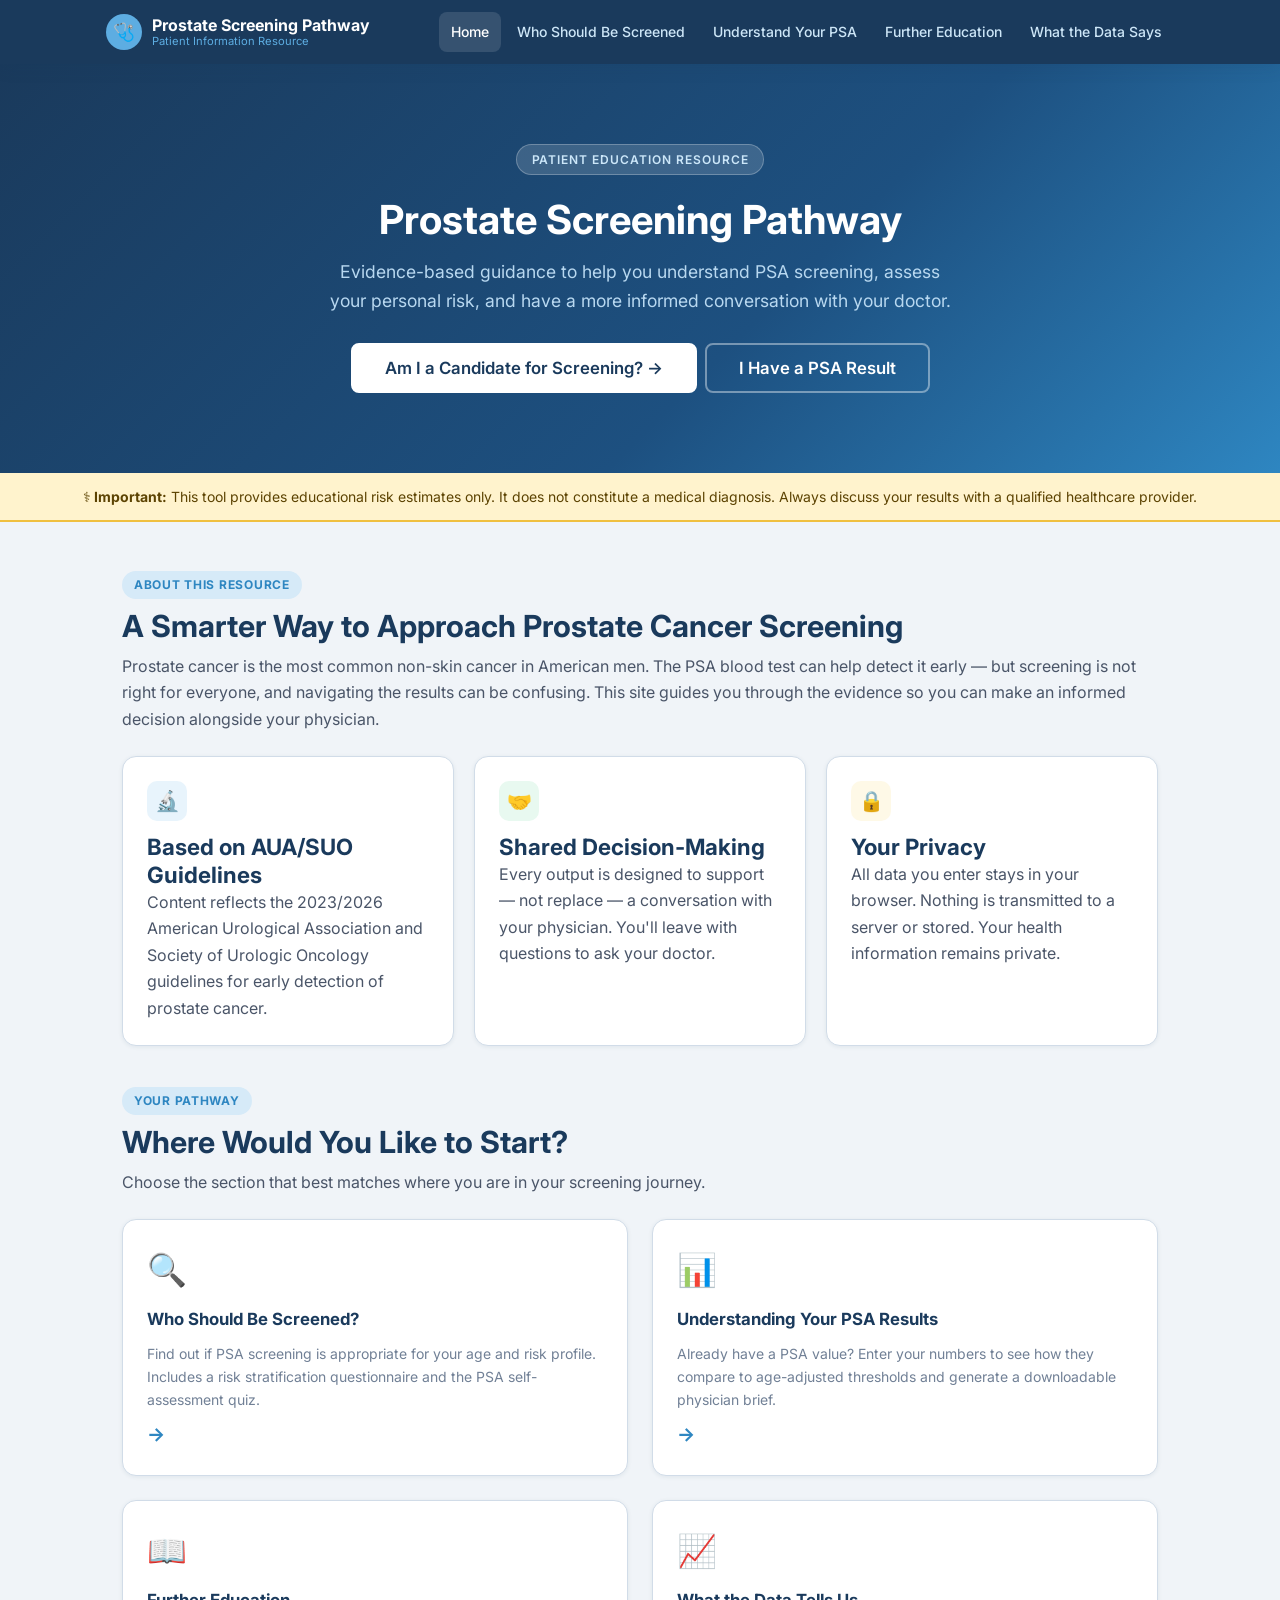
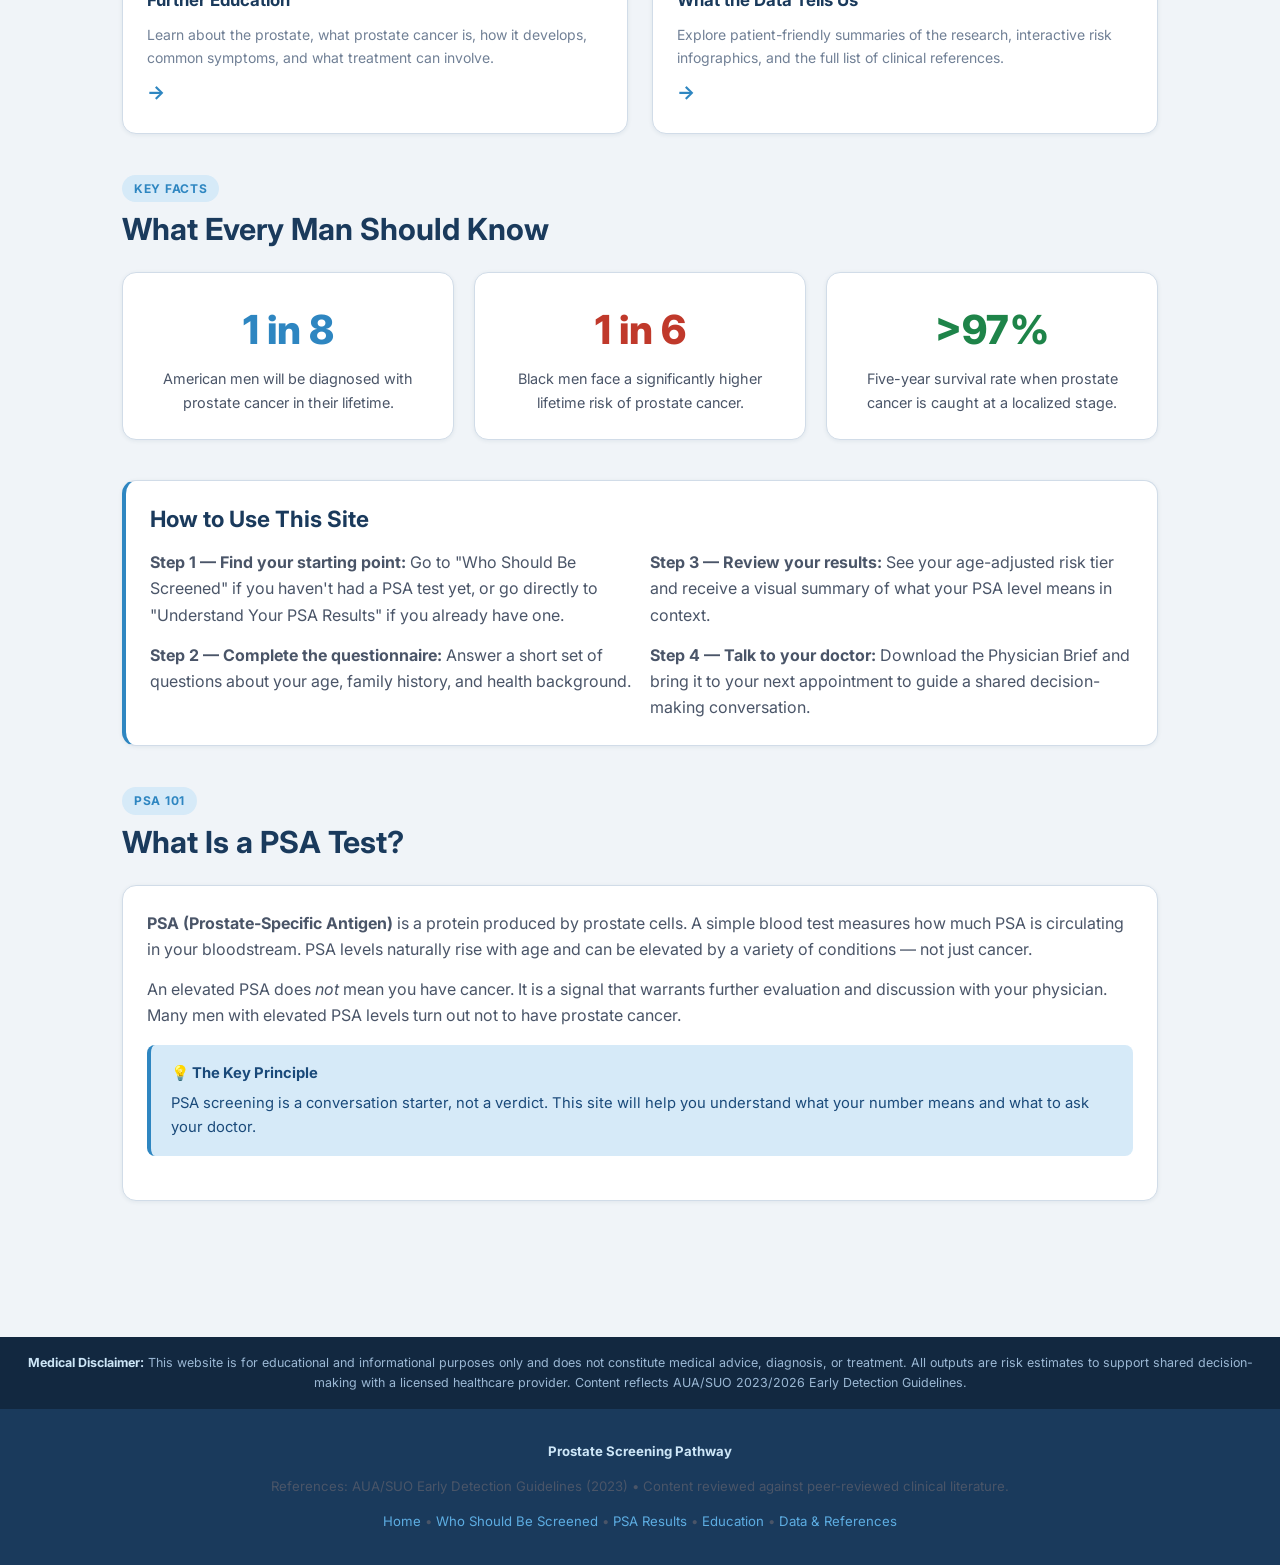
==== index.html @ a7527c35 "Add files via upload" ====
<!DOCTYPE html>
<html lang="en">
<head>
  <meta charset="UTF-8" />
  <meta name="viewport" content="width=device-width, initial-scale=1.0" />
  <title>Prostate Screening Pathway — Home</title>
  <meta name="description" content="A patient-facing resource for understanding prostate cancer PSA screening, risk stratification, and shared decision-making with your physician." />
  <link rel="preconnect" href="https://fonts.googleapis.com" />
  <link rel="stylesheet" href="https://fonts.googleapis.com/css2?family=Inter:wght@400;500;600;700;800&display=swap" />
  <link rel="stylesheet" href="css/styles.css" />
</head>
<body>

<!-- =================== NAVIGATION =================== -->
<nav class="site-nav" role="navigation" aria-label="Main navigation">
  <div class="nav-inner">
    <a href="index.html" class="nav-logo" aria-label="Prostate Screening Pathway Home">
      <div class="nav-logo-icon" aria-hidden="true">🩺</div>
      <div class="nav-logo-text">
        Prostate Screening Pathway
        <span class="nav-logo-sub">Patient Information Resource</span>
      </div>
    </a>
    <ul class="nav-links" role="list">
      <li><a href="index.html">Home</a></li>
      <li><a href="screening.html">Who Should Be Screened</a></li>
      <li><a href="results.html">Understand Your PSA</a></li>
      <li><a href="education.html">Further Education</a></li>
      <li><a href="data.html">What the Data Says</a></li>
    </ul>
    <button class="nav-hamburger" id="nav-hamburger" aria-label="Open menu" aria-expanded="false" aria-controls="mobile-menu">
      <span></span><span></span><span></span>
    </button>
  </div>
</nav>

<div class="mobile-menu" id="mobile-menu" role="dialog" aria-label="Navigation menu">
  <ul role="list">
    <li><a href="index.html">🏠 Home</a></li>
    <li><a href="screening.html">🔍 Who Should Be Screened</a></li>
    <li><a href="results.html">📊 Understand Your PSA</a></li>
    <li><a href="education.html">📖 Further Education</a></li>
    <li><a href="data.html">📈 What the Data Says</a></li>
  </ul>
</div>

<!-- =================== HERO =================== -->
<header class="hero" role="banner">
  <div class="hero-badge">Patient Education Resource</div>
  <h1>Prostate Screening Pathway</h1>
  <p>Evidence-based guidance to help you understand PSA screening, assess your personal risk, and have a more informed conversation with your doctor.</p>
  <div class="flex flex-wrap flex-center gap-1">
    <a href="screening.html" class="btn btn-white btn-lg">Am I a Candidate for Screening? →</a>
    <a href="results.html" class="btn btn-outline btn-lg" style="border-color:rgba(255,255,255,0.4);color:#fff;">I Have a PSA Result</a>
  </div>
</header>

<!-- =================== IMPORTANT NOTICE =================== -->
<div style="background:#fff3cd;border-bottom:2px solid #f0c040;padding:0.75rem 1rem;text-align:center;">
  <p style="margin:0;font-size:0.875rem;color:#5c4302;">
    <strong>⚕️ Important:</strong> This tool provides educational risk estimates only. It does not constitute a medical diagnosis. Always discuss your results with a qualified healthcare provider.
  </p>
</div>

<!-- =================== MAIN CONTENT =================== -->
<main class="page-wrap" id="main-content">

  <!-- What Is This Tool -->
  <section class="section">
    <div class="section-title">
      <span class="tag">About This Resource</span>
      <h2>A Smarter Way to Approach Prostate Cancer Screening</h2>
      <p>Prostate cancer is the most common non-skin cancer in American men. The PSA blood test can help detect it early — but screening is not right for everyone, and navigating the results can be confusing. This site guides you through the evidence so you can make an informed decision alongside your physician.</p>
    </div>

    <div class="grid-3">
      <div class="card">
        <div class="card-icon" style="background:#e8f4fc;">🔬</div>
        <h3 style="margin-top:0.75rem;">Based on AUA/SUO Guidelines</h3>
        <p>Content reflects the 2023/2026 American Urological Association and Society of Urologic Oncology guidelines for early detection of prostate cancer.</p>
      </div>
      <div class="card">
        <div class="card-icon" style="background:#e8f9f0;">🤝</div>
        <h3 style="margin-top:0.75rem;">Shared Decision-Making</h3>
        <p>Every output is designed to support — not replace — a conversation with your physician. You'll leave with questions to ask your doctor.</p>
      </div>
      <div class="card">
        <div class="card-icon" style="background:#fef9e7;">🔒</div>
        <h3 style="margin-top:0.75rem;">Your Privacy</h3>
        <p>All data you enter stays in your browser. Nothing is transmitted to a server or stored. Your health information remains private.</p>
      </div>
    </div>
  </section>

  <!-- Four Pages Overview -->
  <section class="section">
    <div class="section-title">
      <span class="tag">Your Pathway</span>
      <h2>Where Would You Like to Start?</h2>
      <p>Choose the section that best matches where you are in your screening journey.</p>
    </div>

    <div class="grid-2">
      <a href="screening.html" class="nav-card">
        <div class="nav-card-icon">🔍</div>
        <h3>Who Should Be Screened?</h3>
        <p>Find out if PSA screening is appropriate for your age and risk profile. Includes a risk stratification questionnaire and the PSA self-assessment quiz.</p>
        <div class="nav-card-arrow">→</div>
      </a>

      <a href="results.html" class="nav-card">
        <div class="nav-card-icon">📊</div>
        <h3>Understanding Your PSA Results</h3>
        <p>Already have a PSA value? Enter your numbers to see how they compare to age-adjusted thresholds and generate a downloadable physician brief.</p>
        <div class="nav-card-arrow">→</div>
      </a>

      <a href="education.html" class="nav-card">
        <div class="nav-card-icon">📖</div>
        <h3>Further Education</h3>
        <p>Learn about the prostate, what prostate cancer is, how it develops, common symptoms, and what treatment can involve.</p>
        <div class="nav-card-arrow">→</div>
      </a>

      <a href="data.html" class="nav-card">
        <div class="nav-card-icon">📈</div>
        <h3>What the Data Tells Us</h3>
        <p>Explore patient-friendly summaries of the research, interactive risk infographics, and the full list of clinical references.</p>
        <div class="nav-card-arrow">→</div>
      </a>
    </div>
  </section>

  <!-- Key Facts -->
  <section class="section">
    <div class="section-title">
      <span class="tag">Key Facts</span>
      <h2>What Every Man Should Know</h2>
    </div>

    <div class="grid-3">
      <div class="card text-center">
        <div style="font-size:2.5rem;font-weight:800;color:var(--secondary);margin-bottom:0.25rem;">1 in 8</div>
        <p style="font-size:0.9rem;">American men will be diagnosed with prostate cancer in their lifetime.</p>
      </div>
      <div class="card text-center">
        <div style="font-size:2.5rem;font-weight:800;color:var(--red);margin-bottom:0.25rem;">1 in 6</div>
        <p style="font-size:0.9rem;">Black men face a significantly higher lifetime risk of prostate cancer.</p>
      </div>
      <div class="card text-center">
        <div style="font-size:2.5rem;font-weight:800;color:var(--green);margin-bottom:0.25rem;">>97%</div>
        <p style="font-size:0.9rem;">Five-year survival rate when prostate cancer is caught at a localized stage.</p>
      </div>
    </div>
  </section>

  <!-- How to Use This Site -->
  <section class="section">
    <div class="card" style="border-left:4px solid var(--secondary);">
      <h3 style="margin-bottom:1rem;">How to Use This Site</h3>
      <div class="grid-2" style="gap:1rem;">
        <div>
          <p><strong>Step 1 — Find your starting point:</strong> Go to "Who Should Be Screened" if you haven't had a PSA test yet, or go directly to "Understand Your PSA Results" if you already have one.</p>
          <p><strong>Step 2 — Complete the questionnaire:</strong> Answer a short set of questions about your age, family history, and health background.</p>
        </div>
        <div>
          <p><strong>Step 3 — Review your results:</strong> See your age-adjusted risk tier and receive a visual summary of what your PSA level means in context.</p>
          <p><strong>Step 4 — Talk to your doctor:</strong> Download the Physician Brief and bring it to your next appointment to guide a shared decision-making conversation.</p>
        </div>
      </div>
    </div>
  </section>

  <!-- PSA Explained Simply -->
  <section class="section">
    <div class="section-title">
      <span class="tag">PSA 101</span>
      <h2>What Is a PSA Test?</h2>
    </div>
    <div class="card">
      <p><strong>PSA (Prostate-Specific Antigen)</strong> is a protein produced by prostate cells. A simple blood test measures how much PSA is circulating in your bloodstream. PSA levels naturally rise with age and can be elevated by a variety of conditions — not just cancer.</p>
      <p>An elevated PSA does <em>not</em> mean you have cancer. It is a signal that warrants further evaluation and discussion with your physician. Many men with elevated PSA levels turn out not to have prostate cancer.</p>
      <div class="alert alert-info mt-2">
        <div class="alert-title">💡 The Key Principle</div>
        <p>PSA screening is a conversation starter, not a verdict. This site will help you understand what your number means and what to ask your doctor.</p>
      </div>
    </div>
  </section>

</main>

<!-- =================== DISCLAIMER =================== -->
<div class="disclaimer-bar">
  <strong>Medical Disclaimer:</strong> This website is for educational and informational purposes only and does not constitute medical advice, diagnosis, or treatment. All outputs are risk estimates to support shared decision-making with a licensed healthcare provider. Content reflects AUA/SUO 2023/2026 Early Detection Guidelines.
</div>

<!-- =================== FOOTER =================== -->
<footer class="site-footer">
  <p><strong style="color:#cde6f7;">Prostate Screening Pathway</strong></p>
  <p style="margin-top:0.5rem;">References: AUA/SUO Early Detection Guidelines (2023) &bull; Content reviewed against peer-reviewed clinical literature.</p>
  <p style="margin-top:0.5rem;">
    <a href="index.html">Home</a> &bull;
    <a href="screening.html">Who Should Be Screened</a> &bull;
    <a href="results.html">PSA Results</a> &bull;
    <a href="education.html">Education</a> &bull;
    <a href="data.html">Data &amp; References</a>
  </p>
</footer>

<script src="js/nav.js"></script>
</body>
</html>
---- css/styles.css ----
/* =====================================================
   Prostate Screening Pathway — Shared Stylesheet
   Mobile-first, clinical/medical aesthetic
   ===================================================== */

/* --- Variables --- */
:root {
  --primary:       #1a3a5c;
  --primary-dark:  #122840;
  --secondary:     #2e86c1;
  --accent:        #5dade2;
  --accent-light:  #d6eaf8;
  --green:         #1e8449;
  --green-light:   #d5f5e3;
  --yellow:        #b7950b;
  --yellow-light:  #fef9e7;
  --red:           #c0392b;
  --red-light:     #fdedec;
  --bg:            #f0f4f8;
  --card:          #ffffff;
  --text:          #1c2833;
  --text-mid:      #4a5568;
  --text-light:    #718096;
  --border:        #d1dce8;
  --radius-sm:     8px;
  --radius:        14px;
  --radius-lg:     20px;
  --shadow-sm:     0 1px 4px rgba(26,58,92,0.08);
  --shadow:        0 4px 16px rgba(26,58,92,0.12);
  --shadow-lg:     0 8px 32px rgba(26,58,92,0.16);
  --nav-height:    64px;
  --max-width:     1100px;
  --transition:    0.2s ease;
}

/* --- Reset & Base --- */
*, *::before, *::after { box-sizing: border-box; margin: 0; padding: 0; }

html { scroll-behavior: smooth; font-size: 16px; }

body {
  font-family: 'Inter', 'Segoe UI', system-ui, -apple-system, sans-serif;
  background: var(--bg);
  color: var(--text);
  line-height: 1.65;
  min-height: 100vh;
}

img { max-width: 100%; height: auto; display: block; }
a { color: var(--secondary); text-decoration: none; }
a:hover { text-decoration: underline; }

/* --- Typography --- */
h1, h2, h3, h4, h5 {
  font-weight: 700;
  line-height: 1.25;
  color: var(--primary);
}
h1 { font-size: clamp(1.75rem, 5vw, 2.5rem); }
h2 { font-size: clamp(1.35rem, 3.5vw, 1.9rem); }
h3 { font-size: clamp(1.1rem, 2.5vw, 1.4rem); }
h4 { font-size: 1.05rem; }
p { margin-bottom: 0.85rem; color: var(--text-mid); }
p:last-child { margin-bottom: 0; }

/* --- Navigation --- */
.site-nav {
  position: sticky;
  top: 0;
  z-index: 100;
  background: var(--primary);
  box-shadow: var(--shadow);
  height: var(--nav-height);
  display: flex;
  align-items: center;
}

.nav-inner {
  max-width: var(--max-width);
  margin: 0 auto;
  padding: 0 1rem;
  display: flex;
  align-items: center;
  justify-content: space-between;
  width: 100%;
  gap: 1rem;
}

.nav-logo {
  display: flex;
  align-items: center;
  gap: 0.6rem;
  text-decoration: none;
  flex-shrink: 0;
}

.nav-logo-icon {
  width: 36px;
  height: 36px;
  background: var(--accent);
  border-radius: 50%;
  display: flex;
  align-items: center;
  justify-content: center;
  font-size: 1.1rem;
}

.nav-logo-text {
  font-size: 1rem;
  font-weight: 700;
  color: #ffffff;
  line-height: 1.2;
}

.nav-logo-sub {
  font-size: 0.7rem;
  color: var(--accent);
  font-weight: 400;
  display: block;
}

.nav-links {
  display: none;
  list-style: none;
  gap: 0.25rem;
}

.nav-links a {
  color: #cde6f7;
  text-decoration: none;
  font-size: 0.875rem;
  font-weight: 500;
  padding: 0.5rem 0.75rem;
  border-radius: var(--radius-sm);
  transition: background var(--transition), color var(--transition);
  white-space: nowrap;
  display: block;
}

.nav-links a:hover,
.nav-links a.active {
  background: rgba(255,255,255,0.12);
  color: #ffffff;
  text-decoration: none;
}

.nav-hamburger {
  background: none;
  border: 2px solid rgba(255,255,255,0.3);
  border-radius: var(--radius-sm);
  color: #fff;
  width: 40px;
  height: 40px;
  display: flex;
  flex-direction: column;
  align-items: center;
  justify-content: center;
  gap: 5px;
  cursor: pointer;
  padding: 0;
}

.nav-hamburger span {
  display: block;
  width: 20px;
  height: 2px;
  background: #fff;
  border-radius: 2px;
  transition: var(--transition);
}

/* Mobile menu open state */
.nav-hamburger.open span:nth-child(1) { transform: rotate(45deg) translate(5px, 5px); }
.nav-hamburger.open span:nth-child(2) { opacity: 0; }
.nav-hamburger.open span:nth-child(3) { transform: rotate(-45deg) translate(5px, -5px); }

.mobile-menu {
  display: none;
  position: fixed;
  top: var(--nav-height);
  left: 0; right: 0;
  background: var(--primary-dark);
  z-index: 99;
  padding: 1rem;
  box-shadow: var(--shadow-lg);
}

.mobile-menu.open { display: block; }

.mobile-menu ul {
  list-style: none;
  display: flex;
  flex-direction: column;
  gap: 0.25rem;
}

.mobile-menu a {
  display: block;
  color: #cde6f7;
  text-decoration: none;
  font-size: 0.95rem;
  font-weight: 500;
  padding: 0.75rem 1rem;
  border-radius: var(--radius-sm);
  transition: background var(--transition);
}

.mobile-menu a:hover,
.mobile-menu a.active {
  background: rgba(255,255,255,0.12);
  color: #fff;
}

@media (min-width: 768px) {
  .nav-links { display: flex; }
  .nav-hamburger { display: none; }
}

/* --- Layout Helpers --- */
.page-wrap {
  max-width: var(--max-width);
  margin: 0 auto;
  padding: 2rem 1rem 4rem;
}

.section { margin-bottom: 2.5rem; }

.grid-2 {
  display: grid;
  grid-template-columns: 1fr;
  gap: 1.5rem;
}

@media (min-width: 640px) {
  .grid-2 { grid-template-columns: 1fr 1fr; }
}

.grid-3 {
  display: grid;
  grid-template-columns: 1fr;
  gap: 1.25rem;
}

@media (min-width: 640px) {
  .grid-3 { grid-template-columns: 1fr 1fr; }
}

@media (min-width: 900px) {
  .grid-3 { grid-template-columns: 1fr 1fr 1fr; }
}

/* --- Cards --- */
.card {
  background: var(--card);
  border-radius: var(--radius);
  box-shadow: var(--shadow-sm);
  padding: 1.5rem;
  border: 1px solid var(--border);
}

.card-header {
  display: flex;
  align-items: center;
  gap: 0.75rem;
  margin-bottom: 1rem;
  padding-bottom: 0.75rem;
  border-bottom: 1px solid var(--border);
}

.card-icon {
  width: 40px;
  height: 40px;
  border-radius: 10px;
  background: var(--accent-light);
  display: flex;
  align-items: center;
  justify-content: center;
  font-size: 1.25rem;
  flex-shrink: 0;
}

/* --- Hero Banner --- */
.hero {
  background: linear-gradient(135deg, var(--primary) 0%, #1d5080 60%, var(--secondary) 100%);
  color: #fff;
  padding: 3.5rem 1rem;
  text-align: center;
}

.hero h1 { color: #fff; margin-bottom: 0.75rem; }

.hero p {
  color: #b8d8f0;
  font-size: 1.1rem;
  max-width: 640px;
  margin: 0 auto 1.75rem;
}

.hero-badge {
  display: inline-block;
  background: rgba(255,255,255,0.15);
  border: 1px solid rgba(255,255,255,0.25);
  color: #cce7f9;
  font-size: 0.75rem;
  font-weight: 600;
  letter-spacing: 0.08em;
  padding: 0.3rem 0.9rem;
  border-radius: 100px;
  margin-bottom: 1.25rem;
  text-transform: uppercase;
}

/* --- Buttons --- */
.btn {
  display: inline-flex;
  align-items: center;
  gap: 0.5rem;
  font-size: 0.95rem;
  font-weight: 600;
  padding: 0.7rem 1.5rem;
  border-radius: var(--radius-sm);
  border: 2px solid transparent;
  cursor: pointer;
  text-decoration: none;
  transition: background var(--transition), transform var(--transition), box-shadow var(--transition);
  line-height: 1;
}

.btn:hover { text-decoration: none; transform: translateY(-1px); box-shadow: var(--shadow); }
.btn:active { transform: translateY(0); }

.btn-primary {
  background: var(--secondary);
  color: #fff;
  border-color: var(--secondary);
}

.btn-primary:hover { background: #1a6fa3; border-color: #1a6fa3; color: #fff; }

.btn-outline {
  background: transparent;
  color: var(--primary);
  border-color: var(--primary);
}

.btn-outline:hover { background: var(--primary); color: #fff; }

.btn-white {
  background: #fff;
  color: var(--primary);
  border-color: #fff;
}

.btn-white:hover { background: #e8f4fc; color: var(--primary-dark); }

.btn-green {
  background: var(--green);
  color: #fff;
  border-color: var(--green);
}

.btn-green:hover { background: #166038; border-color: #166038; color: #fff; }

.btn-lg { padding: 0.9rem 2rem; font-size: 1.05rem; }

/* --- Section Titles --- */
.section-title {
  margin-bottom: 1.5rem;
}

.section-title h2 { margin-bottom: 0.5rem; }
.section-title p { font-size: 1rem; }

.section-title .tag {
  display: inline-block;
  background: var(--accent-light);
  color: var(--secondary);
  font-size: 0.75rem;
  font-weight: 700;
  letter-spacing: 0.06em;
  text-transform: uppercase;
  padding: 0.25rem 0.75rem;
  border-radius: 100px;
  margin-bottom: 0.5rem;
}

/* --- Alert/Info Boxes --- */
.alert {
  border-radius: var(--radius-sm);
  padding: 1rem 1.25rem;
  border-left: 4px solid;
  margin-bottom: 1.25rem;
  font-size: 0.925rem;
}

.alert p { margin: 0; color: inherit; }
.alert p + p { margin-top: 0.4rem; }

.alert-info {
  background: var(--accent-light);
  border-color: var(--secondary);
  color: #1a4a7a;
}

.alert-warning {
  background: var(--yellow-light);
  border-color: var(--yellow);
  color: #7d6608;
}

.alert-danger {
  background: var(--red-light);
  border-color: var(--red);
  color: #922b21;
}

.alert-success {
  background: var(--green-light);
  border-color: var(--green);
  color: #1a5c38;
}

.alert-title {
  font-weight: 700;
  display: flex;
  align-items: center;
  gap: 0.4rem;
  margin-bottom: 0.35rem;
}

/* --- Tables --- */
.table-wrap { overflow-x: auto; border-radius: var(--radius-sm); }

table {
  width: 100%;
  border-collapse: collapse;
  font-size: 0.9rem;
  background: var(--card);
}

th {
  background: var(--primary);
  color: #fff;
  font-weight: 600;
  padding: 0.75rem 1rem;
  text-align: left;
  font-size: 0.825rem;
  letter-spacing: 0.03em;
}

td {
  padding: 0.7rem 1rem;
  border-bottom: 1px solid var(--border);
  color: var(--text-mid);
  vertical-align: top;
}

tr:last-child td { border-bottom: none; }
tr:nth-child(even) td { background: #f7fafd; }

/* --- Forms --- */
.form-group { margin-bottom: 1.25rem; }

.form-label {
  display: block;
  font-weight: 600;
  font-size: 0.9rem;
  color: var(--text);
  margin-bottom: 0.4rem;
}

.form-hint {
  font-size: 0.8rem;
  color: var(--text-light);
  margin-top: 0.3rem;
  display: block;
}

.form-input,
.form-select {
  width: 100%;
  padding: 0.65rem 0.9rem;
  border: 1.5px solid var(--border);
  border-radius: var(--radius-sm);
  font-size: 0.95rem;
  color: var(--text);
  background: #fff;
  transition: border-color var(--transition), box-shadow var(--transition);
  appearance: none;
  -webkit-appearance: none;
}

.form-input:focus,
.form-select:focus {
  outline: none;
  border-color: var(--secondary);
  box-shadow: 0 0 0 3px rgba(46,134,193,0.15);
}

.form-select {
  background-image: url("data:image/svg+xml,%3Csvg xmlns='http://www.w3.org/2000/svg' width='12' height='8' viewBox='0 0 12 8'%3E%3Cpath d='M1 1l5 5 5-5' stroke='%234a5568' stroke-width='1.5' fill='none' stroke-linecap='round'/%3E%3C/svg%3E");
  background-repeat: no-repeat;
  background-position: right 0.9rem center;
  padding-right: 2.5rem;
}

.checkbox-group {
  display: flex;
  flex-direction: column;
  gap: 0.6rem;
}

.checkbox-item {
  display: flex;
  align-items: flex-start;
  gap: 0.6rem;
  cursor: pointer;
}

.checkbox-item input[type="checkbox"],
.checkbox-item input[type="radio"] {
  margin-top: 0.2rem;
  width: 18px;
  height: 18px;
  flex-shrink: 0;
  accent-color: var(--secondary);
  cursor: pointer;
}

.checkbox-item span { font-size: 0.9rem; color: var(--text-mid); line-height: 1.5; }

/* --- Step Indicator --- */
.steps {
  display: flex;
  align-items: center;
  gap: 0;
  margin-bottom: 2rem;
  overflow-x: auto;
  padding-bottom: 0.5rem;
}

.step {
  display: flex;
  align-items: center;
  gap: 0;
  flex-shrink: 0;
}

.step-circle {
  width: 32px;
  height: 32px;
  border-radius: 50%;
  background: var(--border);
  color: var(--text-light);
  font-size: 0.8rem;
  font-weight: 700;
  display: flex;
  align-items: center;
  justify-content: center;
  flex-shrink: 0;
}

.step.active .step-circle {
  background: var(--secondary);
  color: #fff;
}

.step.done .step-circle {
  background: var(--green);
  color: #fff;
}

.step-label {
  font-size: 0.75rem;
  font-weight: 600;
  color: var(--text-light);
  margin-left: 0.4rem;
  white-space: nowrap;
}

.step.active .step-label { color: var(--secondary); }
.step.done .step-label { color: var(--green); }

.step-line {
  height: 2px;
  width: 2.5rem;
  background: var(--border);
  flex-shrink: 0;
}

.step.done + .step .step-line { background: var(--green); }

/* --- Risk Gauge --- */
.gauge-wrap {
  display: flex;
  flex-direction: column;
  align-items: center;
  padding: 1.5rem;
}

.gauge-svg {
  width: 100%;
  max-width: 280px;
}

.gauge-label {
  text-align: center;
  margin-top: 0.5rem;
}

.gauge-level {
  font-size: 1.5rem;
  font-weight: 800;
  text-transform: uppercase;
  letter-spacing: 0.05em;
}

.gauge-level.green { color: var(--green); }
.gauge-level.yellow { color: var(--yellow); }
.gauge-level.red { color: var(--red); }

/* --- Risk Color Chips --- */
.risk-chip {
  display: inline-flex;
  align-items: center;
  gap: 0.4rem;
  padding: 0.3rem 0.8rem;
  border-radius: 100px;
  font-size: 0.8rem;
  font-weight: 700;
  text-transform: uppercase;
  letter-spacing: 0.05em;
}

.risk-chip.green { background: var(--green-light); color: var(--green); }
.risk-chip.yellow { background: var(--yellow-light); color: var(--yellow); }
.risk-chip.red { background: var(--red-light); color: var(--red); }

/* --- Quiz Styles --- */
.quiz-card {
  background: var(--card);
  border: 2px solid var(--accent-light);
  border-radius: var(--radius);
  padding: 1.75rem;
  margin-top: 1.5rem;
}

.quiz-title {
  display: flex;
  align-items: center;
  gap: 0.6rem;
  color: var(--primary);
  font-size: 1.1rem;
  font-weight: 700;
  margin-bottom: 1.25rem;
  padding-bottom: 0.75rem;
  border-bottom: 2px solid var(--accent-light);
}

.quiz-q {
  display: flex;
  align-items: flex-start;
  gap: 0.75rem;
  margin-bottom: 1rem;
  padding: 0.9rem 1rem;
  border: 1.5px solid var(--border);
  border-radius: var(--radius-sm);
  background: #f8fbff;
  transition: border-color var(--transition);
}

.quiz-q:hover { border-color: var(--accent); }

.quiz-q-text { font-size: 0.9rem; color: var(--text-mid); line-height: 1.5; }

.quiz-result {
  margin-top: 1.5rem;
  padding: 1.25rem;
  border-radius: var(--radius-sm);
  display: none;
}

.quiz-result.show { display: block; }

/* --- Infographic / Pictograph --- */
.pictograph {
  display: flex;
  flex-wrap: wrap;
  gap: 3px;
  margin: 1rem 0;
}

.pictograph-person {
  font-size: 1.4rem;
  line-height: 1;
  transition: var(--transition);
}

/* --- Expandable Section --- */
.accordion-item {
  border: 1px solid var(--border);
  border-radius: var(--radius-sm);
  margin-bottom: 0.5rem;
  overflow: hidden;
}

.accordion-btn {
  width: 100%;
  background: #fff;
  border: none;
  padding: 1rem 1.25rem;
  text-align: left;
  font-size: 0.95rem;
  font-weight: 600;
  color: var(--primary);
  cursor: pointer;
  display: flex;
  align-items: center;
  justify-content: space-between;
  gap: 0.5rem;
  transition: background var(--transition);
}

.accordion-btn:hover { background: var(--accent-light); }

.accordion-btn .chevron {
  transition: transform var(--transition);
  flex-shrink: 0;
  color: var(--secondary);
}

.accordion-btn.open .chevron { transform: rotate(180deg); }

.accordion-body {
  display: none;
  padding: 1rem 1.25rem 1.25rem;
  border-top: 1px solid var(--border);
  background: #fafcff;
}

.accordion-body.open { display: block; }

/* --- Navigation Cards --- */
.nav-card {
  background: var(--card);
  border: 1.5px solid var(--border);
  border-radius: var(--radius);
  padding: 1.5rem;
  text-decoration: none;
  display: flex;
  flex-direction: column;
  gap: 0.5rem;
  transition: border-color var(--transition), box-shadow var(--transition), transform var(--transition);
  box-shadow: var(--shadow-sm);
}

.nav-card:hover {
  border-color: var(--secondary);
  box-shadow: var(--shadow);
  transform: translateY(-2px);
  text-decoration: none;
}

.nav-card-icon {
  font-size: 2rem;
  margin-bottom: 0.25rem;
}

.nav-card h3 { color: var(--primary); font-size: 1.05rem; margin-bottom: 0.25rem; }
.nav-card p { font-size: 0.875rem; color: var(--text-light); margin: 0; }

.nav-card-arrow {
  margin-top: auto;
  color: var(--secondary);
  font-size: 1.2rem;
  font-weight: 700;
}

/* --- Progress Bar --- */
.progress-wrap {
  background: var(--border);
  border-radius: 100px;
  height: 6px;
  overflow: hidden;
  margin-bottom: 0.5rem;
}

.progress-bar {
  height: 100%;
  border-radius: 100px;
  transition: width 0.6s ease;
}

.progress-bar.green { background: var(--green); }
.progress-bar.yellow { background: var(--yellow); }
.progress-bar.red { background: var(--red); }
.progress-bar.blue { background: var(--secondary); }

/* --- Disclaimer Footer --- */
.disclaimer-bar {
  background: var(--primary-dark);
  color: #9bb8d4;
  font-size: 0.78rem;
  text-align: center;
  padding: 1rem 1.5rem;
  line-height: 1.6;
}

.disclaimer-bar strong { color: #cde6f7; }

/* --- Page Footer --- */
.site-footer {
  background: var(--primary);
  color: #b0cde3;
  font-size: 0.825rem;
  padding: 2rem 1rem;
  text-align: center;
}

.site-footer a { color: var(--accent); }

/* --- Utility --- */
.text-center { text-align: center; }
.text-right { text-align: right; }
.mt-1 { margin-top: 0.5rem; }
.mt-2 { margin-top: 1rem; }
.mt-3 { margin-top: 1.5rem; }
.mt-4 { margin-top: 2rem; }
.mb-1 { margin-bottom: 0.5rem; }
.mb-2 { margin-bottom: 1rem; }
.mb-3 { margin-bottom: 1.5rem; }
.mb-4 { margin-bottom: 2rem; }
.sr-only { position: absolute; width: 1px; height: 1px; padding: 0; overflow: hidden; clip: rect(0,0,0,0); white-space: nowrap; border: 0; }
.hidden { display: none !important; }
.flex { display: flex; }
.flex-center { display: flex; align-items: center; justify-content: center; }
.gap-1 { gap: 0.5rem; }
.gap-2 { gap: 1rem; }
.flex-wrap { flex-wrap: wrap; }
.w-full { width: 100%; }

/* --- Print Styles --- */
@media print {
  .site-nav, .nav-hamburger, .mobile-menu, .site-footer, .disclaimer-bar, .btn { display: none !important; }
  body { font-size: 12pt; background: #fff; }
  .card { box-shadow: none; border: 1px solid #ccc; }
  .page-wrap { padding: 0; max-width: 100%; }
}

/* --- Chart Container --- */
.chart-container {
  position: relative;
  width: 100%;
  max-width: 600px;
  margin: 0 auto;
}

/* --- Responsive Helpers --- */
@media (min-width: 768px) {
  .page-wrap { padding: 2.5rem 2rem 5rem; }
  .hero { padding: 5rem 2rem; }
}

@media (min-width: 1024px) {
  .page-wrap { padding: 3rem 2rem 6rem; }
}
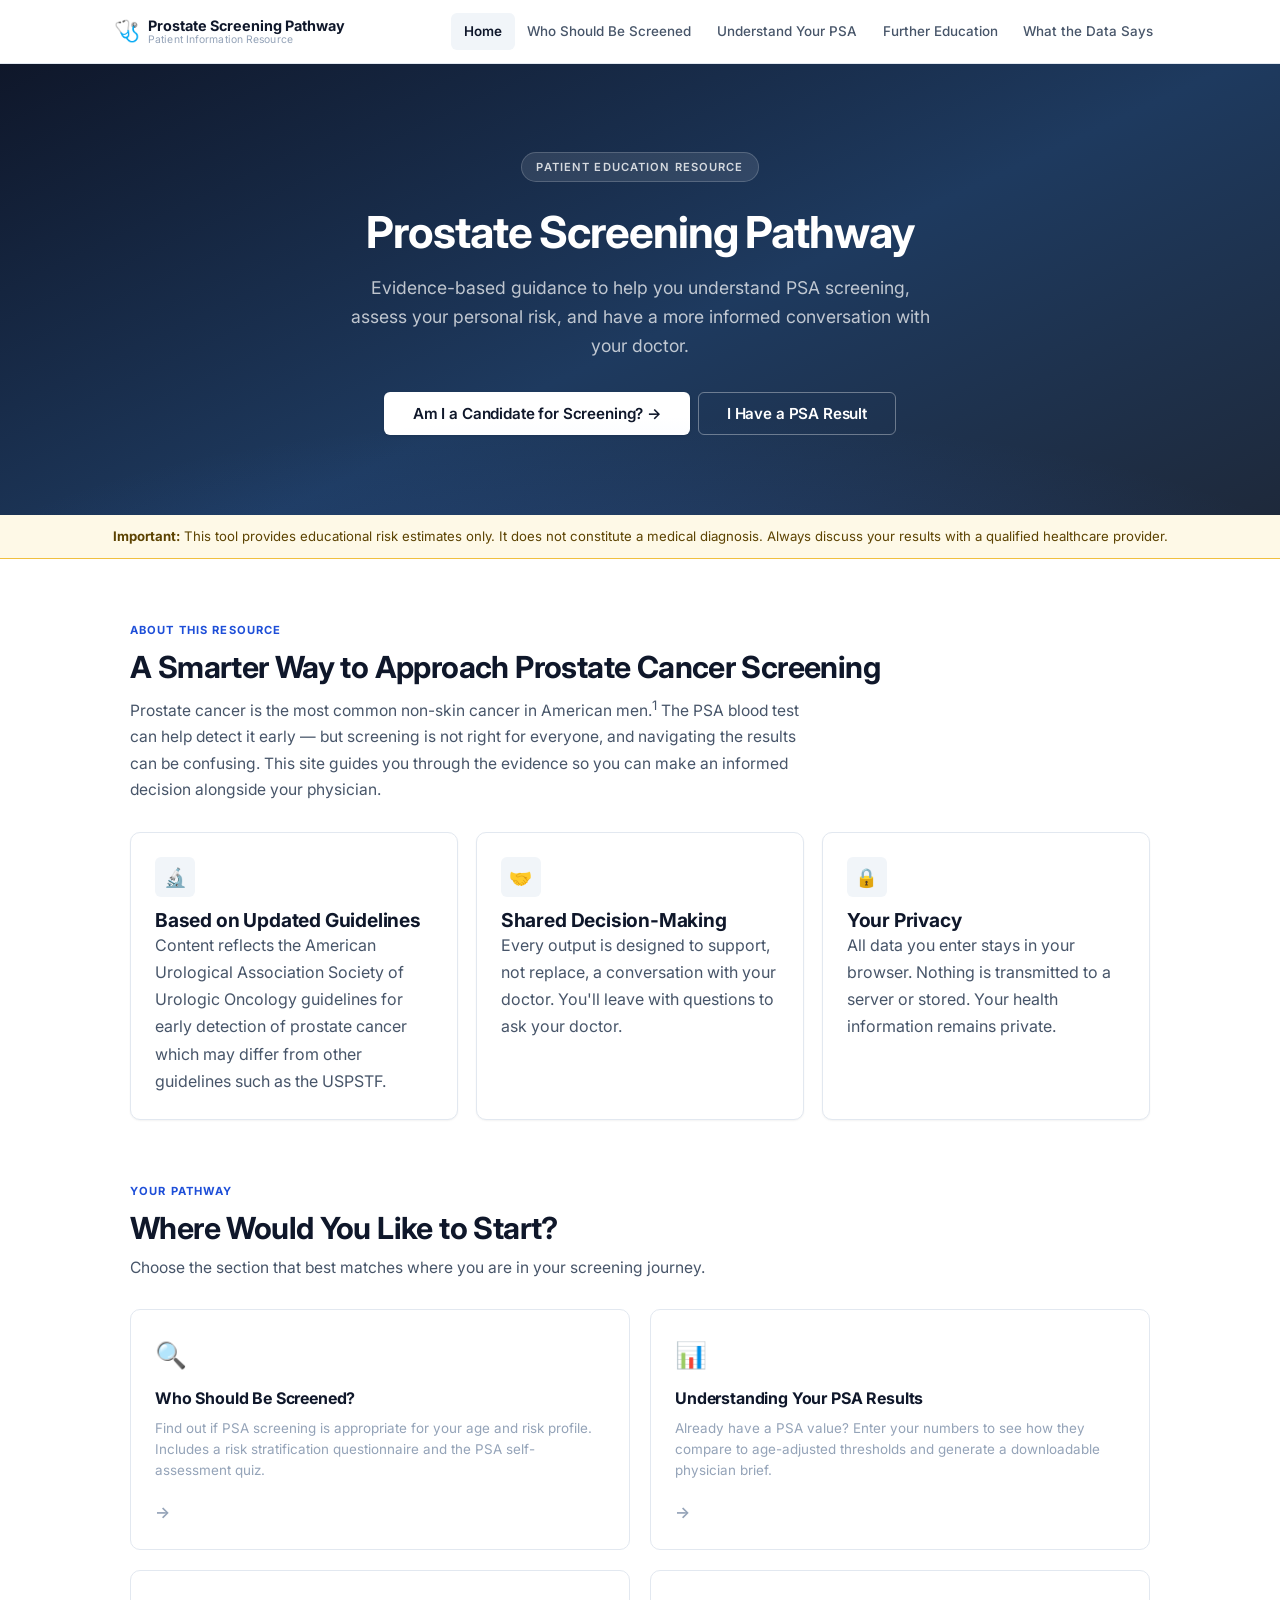
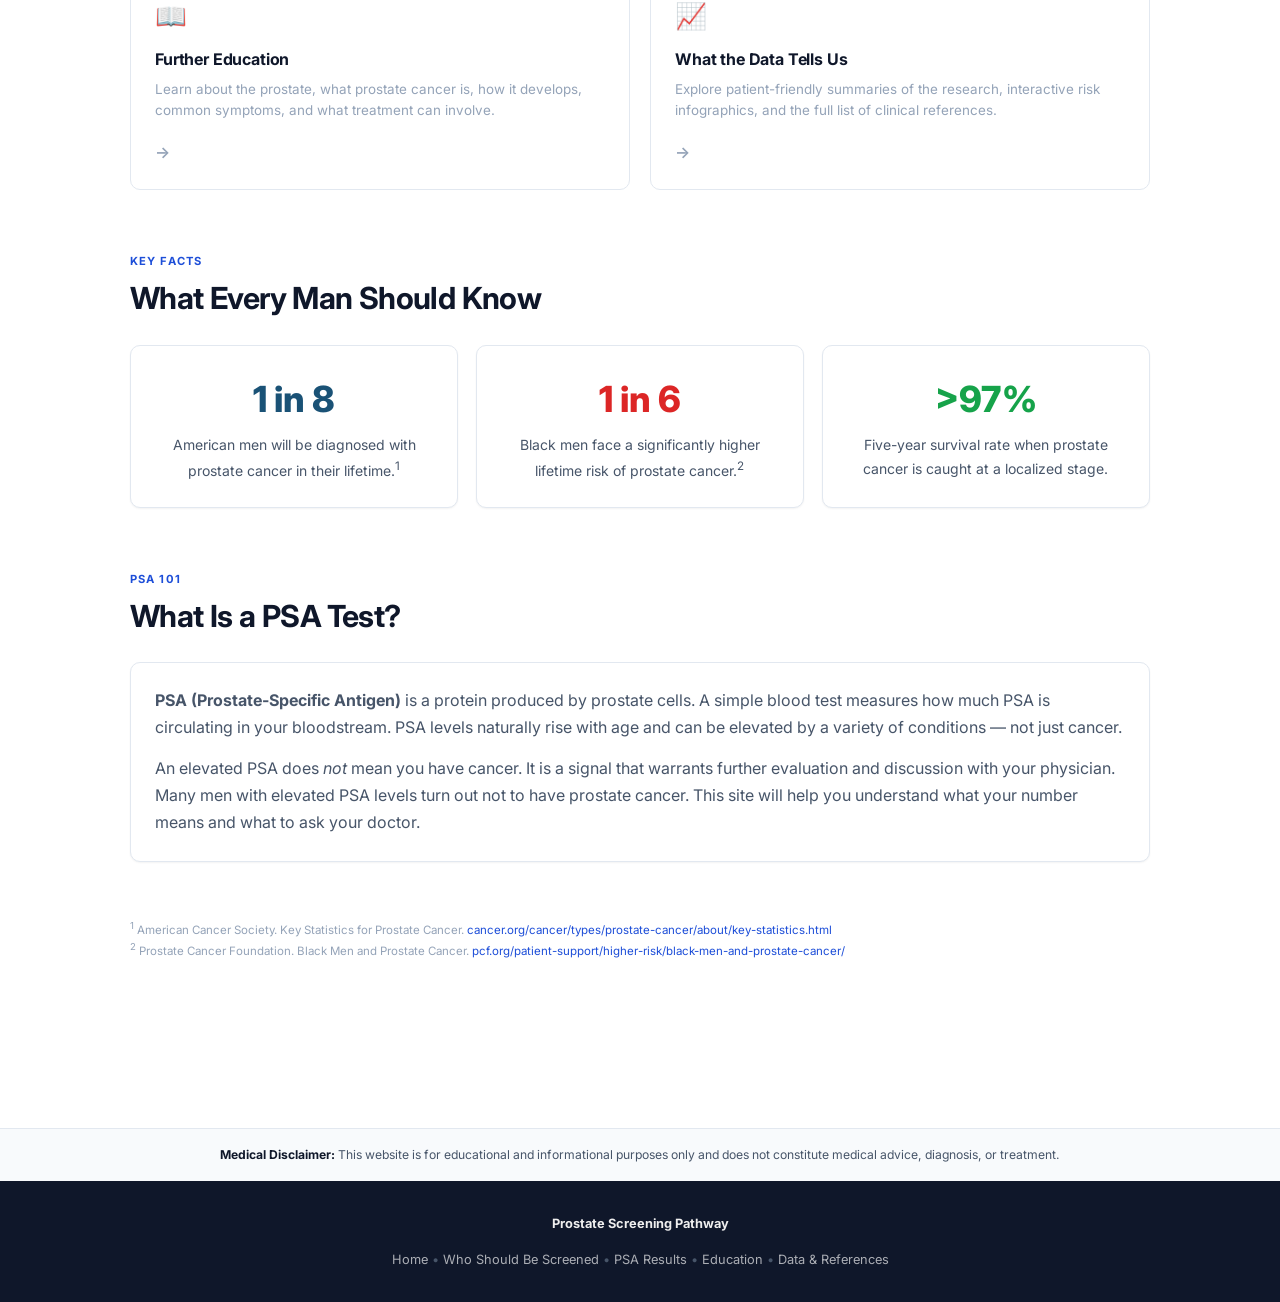
==== commit 79e7dde1: "Redesign UI and update all page content - Complete CSS design overhaul: navy gradient hero, frosted-" ====
--- a/index.html
+++ b/index.html
@@ -14,13 +14,13 @@
 <!-- =================== NAVIGATION =================== -->
 <nav class="site-nav" role="navigation" aria-label="Main navigation">
   <div class="nav-inner">
-    <a href="index.html" class="nav-logo" aria-label="Prostate Screening Pathway Home">
+    <div class="nav-logo" aria-label="Prostate Screening Pathway">
       <div class="nav-logo-icon" aria-hidden="true">🩺</div>
       <div class="nav-logo-text">
         Prostate Screening Pathway
         <span class="nav-logo-sub">Patient Information Resource</span>
       </div>
-    </a>
+    </div>
     <ul class="nav-links" role="list">
       <li><a href="index.html">Home</a></li>
       <li><a href="screening.html">Who Should Be Screened</a></li>
@@ -36,11 +36,11 @@
 
 <div class="mobile-menu" id="mobile-menu" role="dialog" aria-label="Navigation menu">
   <ul role="list">
-    <li><a href="index.html">🏠 Home</a></li>
-    <li><a href="screening.html">🔍 Who Should Be Screened</a></li>
-    <li><a href="results.html">📊 Understand Your PSA</a></li>
-    <li><a href="education.html">📖 Further Education</a></li>
-    <li><a href="data.html">📈 What the Data Says</a></li>
+    <li><a href="index.html">Home</a></li>
+    <li><a href="screening.html">Who Should Be Screened</a></li>
+    <li><a href="results.html">Understand Your PSA</a></li>
+    <li><a href="education.html">Further Education</a></li>
+    <li><a href="data.html">What the Data Says</a></li>
   </ul>
 </div>
 
@@ -51,14 +51,14 @@
   <p>Evidence-based guidance to help you understand PSA screening, assess your personal risk, and have a more informed conversation with your doctor.</p>
   <div class="flex flex-wrap flex-center gap-1">
     <a href="screening.html" class="btn btn-white btn-lg">Am I a Candidate for Screening? →</a>
-    <a href="results.html" class="btn btn-outline btn-lg" style="border-color:rgba(255,255,255,0.4);color:#fff;">I Have a PSA Result</a>
+    <a href="results.html" class="btn btn-lg" style="border:1.5px solid rgba(255,255,255,0.35);color:#fff;background:transparent;">I Have a PSA Result</a>
   </div>
 </header>
 
 <!-- =================== IMPORTANT NOTICE =================== -->
-<div style="background:#fff3cd;border-bottom:2px solid #f0c040;padding:0.75rem 1rem;text-align:center;">
-  <p style="margin:0;font-size:0.875rem;color:#5c4302;">
-    <strong>⚕️ Important:</strong> This tool provides educational risk estimates only. It does not constitute a medical diagnosis. Always discuss your results with a qualified healthcare provider.
+<div style="background:#fef9e7;border-bottom:1px solid #f0c040;padding:0.65rem 1.25rem;text-align:center;">
+  <p style="margin:0;font-size:0.825rem;color:#5c4302;">
+    <strong>Important:</strong> This tool provides educational risk estimates only. It does not constitute a medical diagnosis. Always discuss your results with a qualified healthcare provider.
   </p>
 </div>
 
@@ -70,22 +70,22 @@
     <div class="section-title">
       <span class="tag">About This Resource</span>
       <h2>A Smarter Way to Approach Prostate Cancer Screening</h2>
-      <p>Prostate cancer is the most common non-skin cancer in American men. The PSA blood test can help detect it early — but screening is not right for everyone, and navigating the results can be confusing. This site guides you through the evidence so you can make an informed decision alongside your physician.</p>
+      <p>Prostate cancer is the most common non-skin cancer in American men.<sup>1</sup> The PSA blood test can help detect it early — but screening is not right for everyone, and navigating the results can be confusing. This site guides you through the evidence so you can make an informed decision alongside your physician.</p>
     </div>
 
     <div class="grid-3">
       <div class="card">
-        <div class="card-icon" style="background:#e8f4fc;">🔬</div>
-        <h3 style="margin-top:0.75rem;">Based on AUA/SUO Guidelines</h3>
-        <p>Content reflects the 2023/2026 American Urological Association and Society of Urologic Oncology guidelines for early detection of prostate cancer.</p>
+        <div class="card-icon">🔬</div>
+        <h3 style="margin-top:0.75rem;">Based on Updated Guidelines</h3>
+        <p>Content reflects the American Urological Association Society of Urologic Oncology guidelines for early detection of prostate cancer which may differ from other guidelines such as the USPSTF.</p>
       </div>
       <div class="card">
-        <div class="card-icon" style="background:#e8f9f0;">🤝</div>
+        <div class="card-icon">🤝</div>
         <h3 style="margin-top:0.75rem;">Shared Decision-Making</h3>
-        <p>Every output is designed to support — not replace — a conversation with your physician. You'll leave with questions to ask your doctor.</p>
+        <p>Every output is designed to support, not replace, a conversation with your doctor. You'll leave with questions to ask your doctor.</p>
       </div>
       <div class="card">
-        <div class="card-icon" style="background:#fef9e7;">🔒</div>
+        <div class="card-icon">🔒</div>
         <h3 style="margin-top:0.75rem;">Your Privacy</h3>
         <p>All data you enter stays in your browser. Nothing is transmitted to a server or stored. Your health information remains private.</p>
       </div>
@@ -140,33 +140,16 @@
 
     <div class="grid-3">
       <div class="card text-center">
-        <div style="font-size:2.5rem;font-weight:800;color:var(--secondary);margin-bottom:0.25rem;">1 in 8</div>
-        <p style="font-size:0.9rem;">American men will be diagnosed with prostate cancer in their lifetime.</p>
+        <div style="font-size:2.25rem;font-weight:800;color:#1a5276;margin-bottom:0.25rem;">1 in 8</div>
+        <p style="font-size:0.875rem;">American men will be diagnosed with prostate cancer in their lifetime.<sup>1</sup></p>
       </div>
       <div class="card text-center">
-        <div style="font-size:2.5rem;font-weight:800;color:var(--red);margin-bottom:0.25rem;">1 in 6</div>
-        <p style="font-size:0.9rem;">Black men face a significantly higher lifetime risk of prostate cancer.</p>
+        <div style="font-size:2.25rem;font-weight:800;color:var(--red);margin-bottom:0.25rem;">1 in 6</div>
+        <p style="font-size:0.875rem;">Black men face a significantly higher lifetime risk of prostate cancer.<sup>2</sup></p>
       </div>
       <div class="card text-center">
-        <div style="font-size:2.5rem;font-weight:800;color:var(--green);margin-bottom:0.25rem;">>97%</div>
-        <p style="font-size:0.9rem;">Five-year survival rate when prostate cancer is caught at a localized stage.</p>
-      </div>
-    </div>
-  </section>
-
-  <!-- How to Use This Site -->
-  <section class="section">
-    <div class="card" style="border-left:4px solid var(--secondary);">
-      <h3 style="margin-bottom:1rem;">How to Use This Site</h3>
-      <div class="grid-2" style="gap:1rem;">
-        <div>
-          <p><strong>Step 1 — Find your starting point:</strong> Go to "Who Should Be Screened" if you haven't had a PSA test yet, or go directly to "Understand Your PSA Results" if you already have one.</p>
-          <p><strong>Step 2 — Complete the questionnaire:</strong> Answer a short set of questions about your age, family history, and health background.</p>
-        </div>
-        <div>
-          <p><strong>Step 3 — Review your results:</strong> See your age-adjusted risk tier and receive a visual summary of what your PSA level means in context.</p>
-          <p><strong>Step 4 — Talk to your doctor:</strong> Download the Physician Brief and bring it to your next appointment to guide a shared decision-making conversation.</p>
-        </div>
+        <div style="font-size:2.25rem;font-weight:800;color:var(--green);margin-bottom:0.25rem;">&gt;97%</div>
+        <p style="font-size:0.875rem;">Five-year survival rate when prostate cancer is caught at a localized stage.</p>
       </div>
     </div>
   </section>
@@ -179,25 +162,28 @@
     </div>
     <div class="card">
       <p><strong>PSA (Prostate-Specific Antigen)</strong> is a protein produced by prostate cells. A simple blood test measures how much PSA is circulating in your bloodstream. PSA levels naturally rise with age and can be elevated by a variety of conditions — not just cancer.</p>
-      <p>An elevated PSA does <em>not</em> mean you have cancer. It is a signal that warrants further evaluation and discussion with your physician. Many men with elevated PSA levels turn out not to have prostate cancer.</p>
-      <div class="alert alert-info mt-2">
-        <div class="alert-title">💡 The Key Principle</div>
-        <p>PSA screening is a conversation starter, not a verdict. This site will help you understand what your number means and what to ask your doctor.</p>
-      </div>
+      <p>An elevated PSA does <em>not</em> mean you have cancer. It is a signal that warrants further evaluation and discussion with your physician. Many men with elevated PSA levels turn out not to have prostate cancer. This site will help you understand what your number means and what to ask your doctor.</p>
     </div>
+  </section>
+
+  <!-- Citations -->
+  <section class="section">
+    <p style="font-size:0.72rem;color:var(--text-light);line-height:1.6;">
+      <sup>1</sup> American Cancer Society. Key Statistics for Prostate Cancer. <a href="https://www.cancer.org/cancer/types/prostate-cancer/about/key-statistics.html" target="_blank" rel="noopener noreferrer" style="font-size:0.72rem;">cancer.org/cancer/types/prostate-cancer/about/key-statistics.html</a><br/>
+      <sup>2</sup> Prostate Cancer Foundation. Black Men and Prostate Cancer. <a href="https://www.pcf.org/patient-support/higher-risk/black-men-and-prostate-cancer/" target="_blank" rel="noopener noreferrer" style="font-size:0.72rem;">pcf.org/patient-support/higher-risk/black-men-and-prostate-cancer/</a>
+    </p>
   </section>
 
 </main>
 
 <!-- =================== DISCLAIMER =================== -->
 <div class="disclaimer-bar">
-  <strong>Medical Disclaimer:</strong> This website is for educational and informational purposes only and does not constitute medical advice, diagnosis, or treatment. All outputs are risk estimates to support shared decision-making with a licensed healthcare provider. Content reflects AUA/SUO 2023/2026 Early Detection Guidelines.
+  <strong>Medical Disclaimer:</strong> This website is for educational and informational purposes only and does not constitute medical advice, diagnosis, or treatment.
 </div>
 
 <!-- =================== FOOTER =================== -->
 <footer class="site-footer">
-  <p><strong style="color:#cde6f7;">Prostate Screening Pathway</strong></p>
-  <p style="margin-top:0.5rem;">References: AUA/SUO Early Detection Guidelines (2023) &bull; Content reviewed against peer-reviewed clinical literature.</p>
+  <p><strong style="color:#eee;">Prostate Screening Pathway</strong></p>
   <p style="margin-top:0.5rem;">
     <a href="index.html">Home</a> &bull;
     <a href="screening.html">Who Should Be Screened</a> &bull;
--- a/css/styles.css
+++ b/css/styles.css
@@ -1,45 +1,50 @@
 /* =====================================================
-   Prostate Screening Pathway — Shared Stylesheet
-   Mobile-first, clinical/medical aesthetic
-   ===================================================== */
-
-/* --- Variables --- */
+   Prostate Screening Pathway — Design System v2
+   ===================================================== */
+
+/* --- Design Tokens --- */
 :root {
-  --primary:       #1a3a5c;
-  --primary-dark:  #122840;
-  --secondary:     #2e86c1;
-  --accent:        #5dade2;
-  --accent-light:  #d6eaf8;
-  --green:         #1e8449;
-  --green-light:   #d5f5e3;
-  --yellow:        #b7950b;
-  --yellow-light:  #fef9e7;
-  --red:           #c0392b;
-  --red-light:     #fdedec;
-  --bg:            #f0f4f8;
-  --card:          #ffffff;
-  --text:          #1c2833;
-  --text-mid:      #4a5568;
-  --text-light:    #718096;
-  --border:        #d1dce8;
-  --radius-sm:     8px;
-  --radius:        14px;
-  --radius-lg:     20px;
-  --shadow-sm:     0 1px 4px rgba(26,58,92,0.08);
-  --shadow:        0 4px 16px rgba(26,58,92,0.12);
-  --shadow-lg:     0 8px 32px rgba(26,58,92,0.16);
-  --nav-height:    64px;
-  --max-width:     1100px;
-  --transition:    0.2s ease;
-}
-
-/* --- Reset & Base --- */
+  --primary:        #0f172a;
+  --primary-mid:    #1e293b;
+  --accent:         #1d4ed8;
+  --accent-hover:   #1e40af;
+  --accent-light:   #eff6ff;
+  --green:          #16a34a;
+  --green-light:    #f0fdf4;
+  --yellow:         #d97706;
+  --yellow-light:   #fffbeb;
+  --red:            #dc2626;
+  --red-light:      #fef2f2;
+  --blue:           #1d4ed8;
+  --blue-light:     #eff6ff;
+  --bg:             #ffffff;
+  --bg-subtle:      #f8fafc;
+  --bg-muted:       #f1f5f9;
+  --card:           #ffffff;
+  --text:           #0f172a;
+  --text-mid:       #475569;
+  --text-light:     #94a3b8;
+  --border:         #e2e8f0;
+  --border-mid:     #cbd5e1;
+  --radius-sm:      6px;
+  --radius:         10px;
+  --radius-lg:      16px;
+  --shadow-xs:      0 1px 2px rgba(0,0,0,0.05);
+  --shadow-sm:      0 1px 3px rgba(0,0,0,0.07), 0 1px 2px rgba(0,0,0,0.04);
+  --shadow:         0 4px 6px -1px rgba(0,0,0,0.07), 0 2px 4px -2px rgba(0,0,0,0.04);
+  --shadow-md:      0 8px 16px -4px rgba(0,0,0,0.08), 0 3px 6px -3px rgba(0,0,0,0.04);
+  --shadow-lg:      0 16px 32px -8px rgba(0,0,0,0.10), 0 6px 12px -6px rgba(0,0,0,0.05);
+  --nav-height:     64px;
+  --max-width:      1100px;
+  --transition:     0.15s cubic-bezier(0.4, 0, 0.2, 1);
+}
+
+/* --- Reset --- */
 *, *::before, *::after { box-sizing: border-box; margin: 0; padding: 0; }
-
-html { scroll-behavior: smooth; font-size: 16px; }
+html { scroll-behavior: smooth; font-size: 16px; -webkit-font-smoothing: antialiased; }
 
 body {
-  font-family: 'Inter', 'Segoe UI', system-ui, -apple-system, sans-serif;
+  font-family: 'Inter', -apple-system, BlinkMacSystemFont, 'Segoe UI', system-ui, sans-serif;
   background: var(--bg);
   color: var(--text);
   line-height: 1.65;
@@ -47,29 +52,34 @@
 }
 
 img { max-width: 100%; height: auto; display: block; }
-a { color: var(--secondary); text-decoration: none; }
+a { color: var(--accent); text-decoration: none; }
 a:hover { text-decoration: underline; }
 
 /* --- Typography --- */
 h1, h2, h3, h4, h5 {
   font-weight: 700;
-  line-height: 1.25;
-  color: var(--primary);
-}
-h1 { font-size: clamp(1.75rem, 5vw, 2.5rem); }
-h2 { font-size: clamp(1.35rem, 3.5vw, 1.9rem); }
-h3 { font-size: clamp(1.1rem, 2.5vw, 1.4rem); }
-h4 { font-size: 1.05rem; }
-p { margin-bottom: 0.85rem; color: var(--text-mid); }
+  line-height: 1.2;
+  color: var(--text);
+  letter-spacing: -0.01em;
+}
+h1 { font-size: clamp(1.75rem, 5vw, 2.75rem); letter-spacing: -0.025em; }
+h2 { font-size: clamp(1.3rem, 3.2vw, 1.9rem); letter-spacing: -0.02em; }
+h3 { font-size: clamp(1.05rem, 2.2vw, 1.2rem); }
+h4 { font-size: 0.95rem; }
+p { margin-bottom: 0.85rem; color: var(--text-mid); line-height: 1.7; }
 p:last-child { margin-bottom: 0; }
 
-/* --- Navigation --- */
+/* =====================================================
+   NAVIGATION
+   ===================================================== */
 .site-nav {
   position: sticky;
   top: 0;
   z-index: 100;
-  background: var(--primary);
-  box-shadow: var(--shadow);
+  background: rgba(255, 255, 255, 0.95);
+  backdrop-filter: blur(12px);
+  -webkit-backdrop-filter: blur(12px);
+  border-bottom: 1px solid var(--border);
   height: var(--nav-height);
   display: flex;
   align-items: center;
@@ -78,79 +88,81 @@
 .nav-inner {
   max-width: var(--max-width);
   margin: 0 auto;
-  padding: 0 1rem;
+  padding: 0 1.5rem;
   display: flex;
   align-items: center;
   justify-content: space-between;
   width: 100%;
-  gap: 1rem;
+  gap: 1.5rem;
 }
 
 .nav-logo {
   display: flex;
   align-items: center;
-  gap: 0.6rem;
+  gap: 0.5rem;
   text-decoration: none;
   flex-shrink: 0;
+  cursor: default;
 }
 
 .nav-logo-icon {
-  width: 36px;
-  height: 36px;
-  background: var(--accent);
-  border-radius: 50%;
-  display: flex;
-  align-items: center;
-  justify-content: center;
-  font-size: 1.1rem;
+  font-size: 1.3rem;
+  line-height: 1;
 }
 
 .nav-logo-text {
-  font-size: 1rem;
+  font-size: 0.9rem;
   font-weight: 700;
-  color: #ffffff;
+  color: var(--text);
   line-height: 1.2;
 }
 
 .nav-logo-sub {
-  font-size: 0.7rem;
-  color: var(--accent);
+  font-size: 0.65rem;
+  color: var(--text-light);
   font-weight: 400;
   display: block;
+  letter-spacing: 0.01em;
 }
 
 .nav-links {
   display: none;
   list-style: none;
-  gap: 0.25rem;
+  gap: 0;
+  align-items: center;
 }
 
 .nav-links a {
-  color: #cde6f7;
+  color: var(--text-mid);
   text-decoration: none;
-  font-size: 0.875rem;
+  font-size: 0.84rem;
   font-weight: 500;
-  padding: 0.5rem 0.75rem;
+  padding: 0.45rem 0.8rem;
   border-radius: var(--radius-sm);
-  transition: background var(--transition), color var(--transition);
+  transition: color var(--transition), background var(--transition);
   white-space: nowrap;
   display: block;
 }
 
-.nav-links a:hover,
+.nav-links a:hover {
+  color: var(--text);
+  background: var(--bg-muted);
+  text-decoration: none;
+}
+
 .nav-links a.active {
-  background: rgba(255,255,255,0.12);
-  color: #ffffff;
-  text-decoration: none;
+  color: var(--text);
+  background: var(--bg-muted);
+  font-weight: 600;
 }
 
 .nav-hamburger {
   background: none;
-  border: 2px solid rgba(255,255,255,0.3);
+  border: 1.5px solid var(--border);
   border-radius: var(--radius-sm);
-  color: #fff;
-  width: 40px;
-  height: 40px;
+  color: var(--text);
+  width: 38px;
+  height: 38px;
   display: flex;
   flex-direction: column;
   align-items: center;
@@ -158,90 +170,90 @@
   gap: 5px;
   cursor: pointer;
   padding: 0;
-}
+  transition: border-color var(--transition), background var(--transition);
+}
+
+.nav-hamburger:hover { background: var(--bg-muted); border-color: var(--border-mid); }
 
 .nav-hamburger span {
   display: block;
-  width: 20px;
-  height: 2px;
-  background: #fff;
+  width: 16px;
+  height: 1.5px;
+  background: var(--text-mid);
   border-radius: 2px;
   transition: var(--transition);
 }
 
-/* Mobile menu open state */
-.nav-hamburger.open span:nth-child(1) { transform: rotate(45deg) translate(5px, 5px); }
+.nav-hamburger.open span:nth-child(1) { transform: rotate(45deg) translate(4.5px, 4.5px); }
 .nav-hamburger.open span:nth-child(2) { opacity: 0; }
-.nav-hamburger.open span:nth-child(3) { transform: rotate(-45deg) translate(5px, -5px); }
+.nav-hamburger.open span:nth-child(3) { transform: rotate(-45deg) translate(4.5px, -4.5px); }
 
 .mobile-menu {
   display: none;
   position: fixed;
   top: var(--nav-height);
   left: 0; right: 0;
-  background: var(--primary-dark);
+  background: #fff;
   z-index: 99;
-  padding: 1rem;
+  padding: 0.5rem 1rem 1rem;
+  border-bottom: 1px solid var(--border);
   box-shadow: var(--shadow-lg);
 }
 
 .mobile-menu.open { display: block; }
 
-.mobile-menu ul {
-  list-style: none;
-  display: flex;
-  flex-direction: column;
-  gap: 0.25rem;
-}
+.mobile-menu ul { list-style: none; display: flex; flex-direction: column; gap: 2px; }
 
 .mobile-menu a {
   display: block;
-  color: #cde6f7;
+  color: var(--text-mid);
   text-decoration: none;
-  font-size: 0.95rem;
+  font-size: 0.9rem;
   font-weight: 500;
-  padding: 0.75rem 1rem;
+  padding: 0.65rem 0.9rem;
   border-radius: var(--radius-sm);
   transition: background var(--transition);
 }
 
 .mobile-menu a:hover,
 .mobile-menu a.active {
-  background: rgba(255,255,255,0.12);
-  color: #fff;
-}
-
-@media (min-width: 768px) {
+  background: var(--bg-muted);
+  color: var(--text);
+}
+
+@media (min-width: 800px) {
   .nav-links { display: flex; }
   .nav-hamburger { display: none; }
 }
 
-/* --- Layout Helpers --- */
+/* =====================================================
+   LAYOUT
+   ===================================================== */
 .page-wrap {
   max-width: var(--max-width);
   margin: 0 auto;
-  padding: 2rem 1rem 4rem;
-}
-
-.section { margin-bottom: 2.5rem; }
+  padding: 2.5rem 1.5rem 5rem;
+}
+
+.section { margin-bottom: 3rem; }
 
 .grid-2 {
   display: grid;
   grid-template-columns: 1fr;
-  gap: 1.5rem;
-}
-
-@media (min-width: 640px) {
+  gap: 1.25rem;
+}
+
+@media (min-width: 600px) {
   .grid-2 { grid-template-columns: 1fr 1fr; }
 }
 
 .grid-3 {
   display: grid;
   grid-template-columns: 1fr;
-  gap: 1.25rem;
-}
-
-@media (min-width: 640px) {
+  gap: 1.1rem;
+}
+
+@media (min-width: 600px) {
   .grid-3 { grid-template-columns: 1fr 1fr; }
 }
 
@@ -249,13 +261,16 @@
   .grid-3 { grid-template-columns: 1fr 1fr 1fr; }
 }
 
-/* --- Cards --- */
+/* =====================================================
+   CARDS
+   ===================================================== */
 .card {
   background: var(--card);
   border-radius: var(--radius);
-  box-shadow: var(--shadow-sm);
+  box-shadow: var(--shadow-xs);
   padding: 1.5rem;
   border: 1px solid var(--border);
+  transition: box-shadow var(--transition), border-color var(--transition);
 }
 
 .card-header {
@@ -263,161 +278,185 @@
   align-items: center;
   gap: 0.75rem;
   margin-bottom: 1rem;
-  padding-bottom: 0.75rem;
+  padding-bottom: 0.85rem;
   border-bottom: 1px solid var(--border);
 }
 
 .card-icon {
   width: 40px;
   height: 40px;
-  border-radius: 10px;
-  background: var(--accent-light);
+  border-radius: var(--radius-sm);
+  background: var(--bg-muted);
   display: flex;
   align-items: center;
   justify-content: center;
-  font-size: 1.25rem;
+  font-size: 1.15rem;
   flex-shrink: 0;
 }
 
-/* --- Hero Banner --- */
+/* =====================================================
+   HERO
+   ===================================================== */
 .hero {
-  background: linear-gradient(135deg, var(--primary) 0%, #1d5080 60%, var(--secondary) 100%);
+  background: linear-gradient(155deg, #0f172a 0%, #1e3a5f 55%, #1e293b 100%);
   color: #fff;
-  padding: 3.5rem 1rem;
+  padding: 4rem 1.5rem 4.5rem;
   text-align: center;
-}
-
-.hero h1 { color: #fff; margin-bottom: 0.75rem; }
+  position: relative;
+  overflow: hidden;
+}
+
+.hero::before {
+  content: '';
+  position: absolute;
+  inset: 0;
+  background: radial-gradient(ellipse 80% 60% at 50% 120%, rgba(59, 130, 246, 0.18) 0%, transparent 70%);
+  pointer-events: none;
+}
+
+.hero h1 {
+  color: #fff;
+  margin-bottom: 0.875rem;
+  position: relative;
+}
 
 .hero p {
-  color: #b8d8f0;
+  color: rgba(255,255,255,0.72);
   font-size: 1.1rem;
-  max-width: 640px;
-  margin: 0 auto 1.75rem;
+  max-width: 580px;
+  margin: 0 auto 2rem;
+  line-height: 1.65;
+  position: relative;
 }
 
 .hero-badge {
-  display: inline-block;
-  background: rgba(255,255,255,0.15);
-  border: 1px solid rgba(255,255,255,0.25);
-  color: #cce7f9;
-  font-size: 0.75rem;
+  display: inline-flex;
+  align-items: center;
+  gap: 0.4rem;
+  background: rgba(255,255,255,0.1);
+  border: 1px solid rgba(255,255,255,0.18);
+  color: rgba(255,255,255,0.8);
+  font-size: 0.7rem;
   font-weight: 600;
-  letter-spacing: 0.08em;
+  letter-spacing: 0.1em;
   padding: 0.3rem 0.9rem;
   border-radius: 100px;
-  margin-bottom: 1.25rem;
+  margin-bottom: 1.5rem;
   text-transform: uppercase;
-}
-
-/* --- Buttons --- */
+  position: relative;
+}
+
+/* =====================================================
+   BUTTONS
+   ===================================================== */
 .btn {
   display: inline-flex;
   align-items: center;
-  gap: 0.5rem;
-  font-size: 0.95rem;
+  justify-content: center;
+  gap: 0.45rem;
+  font-size: 0.875rem;
   font-weight: 600;
-  padding: 0.7rem 1.5rem;
+  padding: 0.6rem 1.25rem;
   border-radius: var(--radius-sm);
-  border: 2px solid transparent;
+  border: 1.5px solid transparent;
   cursor: pointer;
   text-decoration: none;
-  transition: background var(--transition), transform var(--transition), box-shadow var(--transition);
+  transition: background var(--transition), border-color var(--transition), box-shadow var(--transition), transform var(--transition);
   line-height: 1;
-}
-
-.btn:hover { text-decoration: none; transform: translateY(-1px); box-shadow: var(--shadow); }
+  letter-spacing: -0.01em;
+}
+
+.btn:hover { text-decoration: none; transform: translateY(-1px); }
 .btn:active { transform: translateY(0); }
 
 .btn-primary {
-  background: var(--secondary);
+  background: var(--primary);
   color: #fff;
-  border-color: var(--secondary);
-}
-
-.btn-primary:hover { background: #1a6fa3; border-color: #1a6fa3; color: #fff; }
+  border-color: var(--primary);
+  box-shadow: 0 1px 2px rgba(0,0,0,0.15);
+}
+.btn-primary:hover { background: var(--primary-mid); border-color: var(--primary-mid); color: #fff; box-shadow: var(--shadow-sm); }
 
 .btn-outline {
   background: transparent;
-  color: var(--primary);
-  border-color: var(--primary);
-}
-
-.btn-outline:hover { background: var(--primary); color: #fff; }
+  color: var(--text);
+  border-color: var(--border-mid);
+}
+.btn-outline:hover { background: var(--bg-muted); color: var(--text); border-color: var(--border-mid); }
 
 .btn-white {
   background: #fff;
   color: var(--primary);
-  border-color: #fff;
-}
-
-.btn-white:hover { background: #e8f4fc; color: var(--primary-dark); }
+  border-color: rgba(255,255,255,0.5);
+  box-shadow: 0 1px 3px rgba(0,0,0,0.12);
+}
+.btn-white:hover { background: #f8fafc; color: var(--primary); box-shadow: var(--shadow-sm); }
 
 .btn-green {
   background: var(--green);
   color: #fff;
   border-color: var(--green);
 }
-
-.btn-green:hover { background: #166038; border-color: #166038; color: #fff; }
-
-.btn-lg { padding: 0.9rem 2rem; font-size: 1.05rem; }
-
-/* --- Section Titles --- */
+.btn-green:hover { background: #15803d; border-color: #15803d; color: #fff; }
+
+.btn-lg { padding: 0.8rem 1.75rem; font-size: 0.95rem; border-radius: var(--radius-sm); }
+
+/* =====================================================
+   SECTION TITLES
+   ===================================================== */
 .section-title {
-  margin-bottom: 1.5rem;
+  margin-bottom: 1.75rem;
 }
 
 .section-title h2 { margin-bottom: 0.5rem; }
-.section-title p { font-size: 1rem; }
+.section-title p { font-size: 0.975rem; color: var(--text-mid); max-width: 680px; }
 
 .section-title .tag {
   display: inline-block;
-  background: var(--accent-light);
-  color: var(--secondary);
-  font-size: 0.75rem;
+  color: var(--accent);
+  font-size: 0.7rem;
   font-weight: 700;
-  letter-spacing: 0.06em;
+  letter-spacing: 0.1em;
   text-transform: uppercase;
-  padding: 0.25rem 0.75rem;
-  border-radius: 100px;
-  margin-bottom: 0.5rem;
-}
-
-/* --- Alert/Info Boxes --- */
+  margin-bottom: 0.6rem;
+}
+
+/* =====================================================
+   ALERTS
+   ===================================================== */
 .alert {
   border-radius: var(--radius-sm);
   padding: 1rem 1.25rem;
-  border-left: 4px solid;
-  margin-bottom: 1.25rem;
-  font-size: 0.925rem;
+  border-left: 3px solid;
+  margin-bottom: 1.1rem;
+  font-size: 0.9rem;
 }
 
 .alert p { margin: 0; color: inherit; }
 .alert p + p { margin-top: 0.4rem; }
 
 .alert-info {
-  background: var(--accent-light);
-  border-color: var(--secondary);
-  color: #1a4a7a;
+  background: #f0f7ff;
+  border-color: #3b82f6;
+  color: #1e40af;
 }
 
 .alert-warning {
   background: var(--yellow-light);
   border-color: var(--yellow);
-  color: #7d6608;
+  color: #92400e;
 }
 
 .alert-danger {
   background: var(--red-light);
   border-color: var(--red);
-  color: #922b21;
+  color: #991b1b;
 }
 
 .alert-success {
   background: var(--green-light);
   border-color: var(--green);
-  color: #1a5c38;
+  color: #14532d;
 }
 
 .alert-title {
@@ -425,16 +464,19 @@
   display: flex;
   align-items: center;
   gap: 0.4rem;
-  margin-bottom: 0.35rem;
-}
-
-/* --- Tables --- */
-.table-wrap { overflow-x: auto; border-radius: var(--radius-sm); }
+  margin-bottom: 0.4rem;
+  font-size: 0.875rem;
+}
+
+/* =====================================================
+   TABLES
+   ===================================================== */
+.table-wrap { overflow-x: auto; border-radius: var(--radius-sm); border: 1px solid var(--border); }
 
 table {
   width: 100%;
   border-collapse: collapse;
-  font-size: 0.9rem;
+  font-size: 0.875rem;
   background: var(--card);
 }
 
@@ -444,8 +486,9 @@
   font-weight: 600;
   padding: 0.75rem 1rem;
   text-align: left;
-  font-size: 0.825rem;
-  letter-spacing: 0.03em;
+  font-size: 0.78rem;
+  letter-spacing: 0.04em;
+  text-transform: uppercase;
 }
 
 td {
@@ -453,27 +496,32 @@
   border-bottom: 1px solid var(--border);
   color: var(--text-mid);
   vertical-align: top;
+  line-height: 1.55;
 }
 
 tr:last-child td { border-bottom: none; }
-tr:nth-child(even) td { background: #f7fafd; }
-
-/* --- Forms --- */
+tr:nth-child(even) td { background: var(--bg-subtle); }
+tr:hover td { background: #f8fafc; }
+
+/* =====================================================
+   FORMS
+   ===================================================== */
 .form-group { margin-bottom: 1.25rem; }
 
 .form-label {
   display: block;
   font-weight: 600;
-  font-size: 0.9rem;
-  color: var(--text);
-  margin-bottom: 0.4rem;
+  font-size: 0.875rem;
+  color: var(--text);
+  margin-bottom: 0.45rem;
 }
 
 .form-hint {
-  font-size: 0.8rem;
+  font-size: 0.78rem;
   color: var(--text-light);
-  margin-top: 0.3rem;
+  margin-top: 0.35rem;
   display: block;
+  line-height: 1.5;
 }
 
 .form-input,
@@ -482,115 +530,119 @@
   padding: 0.65rem 0.9rem;
   border: 1.5px solid var(--border);
   border-radius: var(--radius-sm);
-  font-size: 0.95rem;
+  font-size: 0.875rem;
   color: var(--text);
   background: #fff;
   transition: border-color var(--transition), box-shadow var(--transition);
   appearance: none;
   -webkit-appearance: none;
+  font-family: inherit;
 }
 
 .form-input:focus,
 .form-select:focus {
   outline: none;
-  border-color: var(--secondary);
-  box-shadow: 0 0 0 3px rgba(46,134,193,0.15);
+  border-color: var(--accent);
+  box-shadow: 0 0 0 3px rgba(29, 78, 216, 0.1);
 }
 
 .form-select {
-  background-image: url("data:image/svg+xml,%3Csvg xmlns='http://www.w3.org/2000/svg' width='12' height='8' viewBox='0 0 12 8'%3E%3Cpath d='M1 1l5 5 5-5' stroke='%234a5568' stroke-width='1.5' fill='none' stroke-linecap='round'/%3E%3C/svg%3E");
+  background-image: url("data:image/svg+xml,%3Csvg xmlns='http://www.w3.org/2000/svg' width='12' height='8' viewBox='0 0 12 8'%3E%3Cpath d='M1 1l5 5 5-5' stroke='%2394a3b8' stroke-width='1.5' fill='none' stroke-linecap='round' stroke-linejoin='round'/%3E%3C/svg%3E");
   background-repeat: no-repeat;
   background-position: right 0.9rem center;
   padding-right: 2.5rem;
 }
 
-.checkbox-group {
-  display: flex;
-  flex-direction: column;
-  gap: 0.6rem;
-}
+.checkbox-group { display: flex; flex-direction: column; gap: 0.55rem; }
 
 .checkbox-item {
   display: flex;
   align-items: flex-start;
   gap: 0.6rem;
   cursor: pointer;
+  padding: 0.4rem 0;
 }
 
 .checkbox-item input[type="checkbox"],
 .checkbox-item input[type="radio"] {
   margin-top: 0.2rem;
-  width: 18px;
-  height: 18px;
+  width: 16px;
+  height: 16px;
   flex-shrink: 0;
-  accent-color: var(--secondary);
+  accent-color: var(--accent);
   cursor: pointer;
 }
 
-.checkbox-item span { font-size: 0.9rem; color: var(--text-mid); line-height: 1.5; }
-
-/* --- Step Indicator --- */
+.checkbox-item span { font-size: 0.875rem; color: var(--text-mid); line-height: 1.55; }
+
+/* Yes/No Button Group */
+.yn-group { display: flex; gap: 0.5rem; margin-top: 0.4rem; }
+
+.yn-btn {
+  padding: 0.45rem 1.1rem;
+  border: 1.5px solid var(--border);
+  border-radius: var(--radius-sm);
+  background: #fff;
+  font-size: 0.84rem;
+  font-weight: 600;
+  cursor: pointer;
+  color: var(--text-mid);
+  transition: all var(--transition);
+  font-family: inherit;
+}
+
+.yn-btn:hover { border-color: var(--text); color: var(--text); background: var(--bg-subtle); }
+.yn-btn.selected-yes { background: var(--green); border-color: var(--green); color: #fff; }
+.yn-btn.selected-no { background: var(--primary); border-color: var(--primary); color: #fff; }
+
+/* =====================================================
+   STEP INDICATOR
+   ===================================================== */
 .steps {
   display: flex;
   align-items: center;
-  gap: 0;
   margin-bottom: 2rem;
   overflow-x: auto;
   padding-bottom: 0.5rem;
-}
-
-.step {
-  display: flex;
-  align-items: center;
   gap: 0;
-  flex-shrink: 0;
-}
+}
+
+.step { display: flex; align-items: center; gap: 0; flex-shrink: 0; }
 
 .step-circle {
-  width: 32px;
-  height: 32px;
+  width: 28px;
+  height: 28px;
   border-radius: 50%;
   background: var(--border);
   color: var(--text-light);
-  font-size: 0.8rem;
+  font-size: 0.75rem;
   font-weight: 700;
   display: flex;
   align-items: center;
   justify-content: center;
   flex-shrink: 0;
-}
-
-.step.active .step-circle {
-  background: var(--secondary);
-  color: #fff;
-}
-
-.step.done .step-circle {
-  background: var(--green);
-  color: #fff;
-}
+  transition: background var(--transition), color var(--transition);
+}
+
+.step.active .step-circle { background: var(--primary); color: #fff; }
+.step.done .step-circle { background: var(--green); color: #fff; }
 
 .step-label {
-  font-size: 0.75rem;
+  font-size: 0.72rem;
   font-weight: 600;
   color: var(--text-light);
   margin-left: 0.4rem;
   white-space: nowrap;
 }
 
-.step.active .step-label { color: var(--secondary); }
+.step.active .step-label { color: var(--text); }
 .step.done .step-label { color: var(--green); }
 
-.step-line {
-  height: 2px;
-  width: 2.5rem;
-  background: var(--border);
-  flex-shrink: 0;
-}
-
-.step.done + .step .step-line { background: var(--green); }
-
-/* --- Risk Gauge --- */
+.step-line { height: 1.5px; width: 2rem; background: var(--border); flex-shrink: 0; }
+
+/* =====================================================
+   RISK GAUGE
+   ===================================================== */
 .gauge-wrap {
   display: flex;
   flex-direction: column;
@@ -598,48 +650,47 @@
   padding: 1.5rem;
 }
 
-.gauge-svg {
-  width: 100%;
-  max-width: 280px;
-}
-
-.gauge-label {
-  text-align: center;
-  margin-top: 0.5rem;
-}
+.gauge-svg { width: 100%; max-width: 280px; }
+
+.gauge-label { text-align: center; margin-top: 0.5rem; }
 
 .gauge-level {
-  font-size: 1.5rem;
+  font-size: 1.4rem;
   font-weight: 800;
   text-transform: uppercase;
-  letter-spacing: 0.05em;
+  letter-spacing: 0.06em;
 }
 
 .gauge-level.green { color: var(--green); }
 .gauge-level.yellow { color: var(--yellow); }
 .gauge-level.red { color: var(--red); }
 
-/* --- Risk Color Chips --- */
+/* =====================================================
+   RISK CHIPS
+   ===================================================== */
 .risk-chip {
   display: inline-flex;
   align-items: center;
-  gap: 0.4rem;
-  padding: 0.3rem 0.8rem;
+  gap: 0.35rem;
+  padding: 0.2rem 0.65rem;
   border-radius: 100px;
-  font-size: 0.8rem;
+  font-size: 0.72rem;
   font-weight: 700;
   text-transform: uppercase;
-  letter-spacing: 0.05em;
+  letter-spacing: 0.06em;
 }
 
 .risk-chip.green { background: var(--green-light); color: var(--green); }
 .risk-chip.yellow { background: var(--yellow-light); color: var(--yellow); }
 .risk-chip.red { background: var(--red-light); color: var(--red); }
-
-/* --- Quiz Styles --- */
+.risk-chip.orange { background: #fff7ed; color: #c2410c; }
+
+/* =====================================================
+   QUIZ
+   ===================================================== */
 .quiz-card {
   background: var(--card);
-  border: 2px solid var(--accent-light);
+  border: 1px solid var(--border);
   border-radius: var(--radius);
   padding: 1.75rem;
   margin-top: 1.5rem;
@@ -649,29 +700,26 @@
   display: flex;
   align-items: center;
   gap: 0.6rem;
-  color: var(--primary);
-  font-size: 1.1rem;
+  color: var(--text);
+  font-size: 1rem;
   font-weight: 700;
   margin-bottom: 1.25rem;
-  padding-bottom: 0.75rem;
-  border-bottom: 2px solid var(--accent-light);
+  padding-bottom: 0.85rem;
+  border-bottom: 1px solid var(--border);
 }
 
 .quiz-q {
   display: flex;
-  align-items: flex-start;
-  gap: 0.75rem;
+  flex-direction: column;
+  gap: 0.6rem;
   margin-bottom: 1rem;
-  padding: 0.9rem 1rem;
-  border: 1.5px solid var(--border);
+  padding: 1rem 1.1rem;
+  border: 1px solid var(--border);
   border-radius: var(--radius-sm);
-  background: #f8fbff;
-  transition: border-color var(--transition);
-}
-
-.quiz-q:hover { border-color: var(--accent); }
-
-.quiz-q-text { font-size: 0.9rem; color: var(--text-mid); line-height: 1.5; }
+  background: var(--bg-subtle);
+}
+
+.quiz-q-text { font-size: 0.875rem; color: var(--text-mid); line-height: 1.55; }
 
 .quiz-result {
   margin-top: 1.5rem;
@@ -682,101 +730,108 @@
 
 .quiz-result.show { display: block; }
 
-/* --- Infographic / Pictograph --- */
+/* =====================================================
+   PICTOGRAPH
+   ===================================================== */
 .pictograph {
   display: flex;
   flex-wrap: wrap;
-  gap: 3px;
+  gap: 2px;
   margin: 1rem 0;
 }
 
-.pictograph-person {
-  font-size: 1.4rem;
-  line-height: 1;
-  transition: var(--transition);
-}
-
-/* --- Expandable Section --- */
+.pictograph-person { font-size: 1.25rem; line-height: 1; }
+
+/* =====================================================
+   ACCORDION
+   ===================================================== */
 .accordion-item {
   border: 1px solid var(--border);
   border-radius: var(--radius-sm);
   margin-bottom: 0.5rem;
   overflow: hidden;
-}
+  transition: box-shadow var(--transition);
+}
+
+.accordion-item:hover { box-shadow: var(--shadow-xs); }
 
 .accordion-btn {
   width: 100%;
   background: #fff;
   border: none;
-  padding: 1rem 1.25rem;
+  padding: 0.95rem 1.15rem;
   text-align: left;
-  font-size: 0.95rem;
+  font-size: 0.875rem;
   font-weight: 600;
-  color: var(--primary);
+  color: var(--text);
   cursor: pointer;
   display: flex;
   align-items: center;
   justify-content: space-between;
   gap: 0.5rem;
   transition: background var(--transition);
-}
-
-.accordion-btn:hover { background: var(--accent-light); }
+  font-family: inherit;
+}
+
+.accordion-btn:hover { background: var(--bg-subtle); }
 
 .accordion-btn .chevron {
   transition: transform var(--transition);
   flex-shrink: 0;
-  color: var(--secondary);
+  color: var(--text-light);
 }
 
 .accordion-btn.open .chevron { transform: rotate(180deg); }
 
 .accordion-body {
   display: none;
-  padding: 1rem 1.25rem 1.25rem;
+  padding: 1rem 1.15rem 1.25rem;
   border-top: 1px solid var(--border);
-  background: #fafcff;
+  background: var(--bg-subtle);
 }
 
 .accordion-body.open { display: block; }
 
-/* --- Navigation Cards --- */
+/* =====================================================
+   NAVIGATION CARDS (homepage)
+   ===================================================== */
 .nav-card {
   background: var(--card);
-  border: 1.5px solid var(--border);
+  border: 1px solid var(--border);
   border-radius: var(--radius);
   padding: 1.5rem;
   text-decoration: none;
   display: flex;
   flex-direction: column;
-  gap: 0.5rem;
+  gap: 0.4rem;
   transition: border-color var(--transition), box-shadow var(--transition), transform var(--transition);
-  box-shadow: var(--shadow-sm);
 }
 
 .nav-card:hover {
-  border-color: var(--secondary);
-  box-shadow: var(--shadow);
+  border-color: var(--border-mid);
+  box-shadow: var(--shadow-md);
   transform: translateY(-2px);
   text-decoration: none;
 }
 
-.nav-card-icon {
-  font-size: 2rem;
-  margin-bottom: 0.25rem;
-}
-
-.nav-card h3 { color: var(--primary); font-size: 1.05rem; margin-bottom: 0.25rem; }
-.nav-card p { font-size: 0.875rem; color: var(--text-light); margin: 0; }
+.nav-card-icon { font-size: 1.6rem; margin-bottom: 0.4rem; }
+.nav-card h3 { color: var(--text); font-size: 1rem; margin-bottom: 0.2rem; }
+.nav-card p { font-size: 0.84rem; color: var(--text-light); margin: 0; line-height: 1.55; }
 
 .nav-card-arrow {
   margin-top: auto;
-  color: var(--secondary);
-  font-size: 1.2rem;
-  font-weight: 700;
-}
-
-/* --- Progress Bar --- */
+  padding-top: 0.75rem;
+  color: var(--text-light);
+  font-size: 1rem;
+  font-weight: 600;
+  transition: color var(--transition);
+}
+
+.nav-card:hover .nav-card-arrow { color: var(--text); }
+
+/* =====================================================
+   PROGRESS BAR
+   ===================================================== */
 .progress-wrap {
   background: var(--border);
   border-radius: 100px;
@@ -785,43 +840,43 @@
   margin-bottom: 0.5rem;
 }
 
-.progress-bar {
-  height: 100%;
-  border-radius: 100px;
-  transition: width 0.6s ease;
-}
-
+.progress-bar { height: 100%; border-radius: 100px; transition: width 0.6s cubic-bezier(0.4, 0, 0.2, 1); }
 .progress-bar.green { background: var(--green); }
 .progress-bar.yellow { background: var(--yellow); }
 .progress-bar.red { background: var(--red); }
-.progress-bar.blue { background: var(--secondary); }
-
-/* --- Disclaimer Footer --- */
+.progress-bar.blue { background: var(--blue); }
+
+/* =====================================================
+   DISCLAIMER + FOOTER
+   ===================================================== */
 .disclaimer-bar {
-  background: var(--primary-dark);
-  color: #9bb8d4;
-  font-size: 0.78rem;
+  background: var(--bg-subtle);
+  color: var(--text-mid);
+  font-size: 0.76rem;
   text-align: center;
   padding: 1rem 1.5rem;
-  line-height: 1.6;
-}
-
-.disclaimer-bar strong { color: #cde6f7; }
-
-/* --- Page Footer --- */
+  line-height: 1.65;
+  border-top: 1px solid var(--border);
+}
+
+.disclaimer-bar strong { color: var(--text); }
+
 .site-footer {
   background: var(--primary);
-  color: #b0cde3;
-  font-size: 0.825rem;
-  padding: 2rem 1rem;
+  color: rgba(255,255,255,0.45);
+  font-size: 0.8rem;
+  padding: 2rem 1.5rem;
   text-align: center;
 }
 
-.site-footer a { color: var(--accent); }
-
-/* --- Utility --- */
+.site-footer a { color: rgba(255,255,255,0.65); transition: color var(--transition); }
+.site-footer a:hover { color: #fff; text-decoration: none; }
+
+/* =====================================================
+   UTILITIES
+   ===================================================== */
 .text-center { text-align: center; }
-.text-right { text-align: right; }
+.text-right  { text-align: right; }
 .mt-1 { margin-top: 0.5rem; }
 .mt-2 { margin-top: 1rem; }
 .mt-3 { margin-top: 1.5rem; }
@@ -839,28 +894,128 @@
 .flex-wrap { flex-wrap: wrap; }
 .w-full { width: 100%; }
 
-/* --- Print Styles --- */
-@media print {
-  .site-nav, .nav-hamburger, .mobile-menu, .site-footer, .disclaimer-bar, .btn { display: none !important; }
-  body { font-size: 12pt; background: #fff; }
-  .card { box-shadow: none; border: 1px solid #ccc; }
-  .page-wrap { padding: 0; max-width: 100%; }
-}
-
-/* --- Chart Container --- */
+/* =====================================================
+   CHART CONTAINER
+   ===================================================== */
 .chart-container {
   position: relative;
   width: 100%;
-  max-width: 600px;
+  max-width: 640px;
   margin: 0 auto;
 }
 
-/* --- Responsive Helpers --- */
+/* =====================================================
+   RESPONSIVE
+   ===================================================== */
 @media (min-width: 768px) {
-  .page-wrap { padding: 2.5rem 2rem 5rem; }
-  .hero { padding: 5rem 2rem; }
+  .page-wrap { padding: 3rem 2rem 5.5rem; }
+  .hero { padding: 5.5rem 2rem 5rem; }
+  .section { margin-bottom: 3.5rem; }
 }
 
 @media (min-width: 1024px) {
-  .page-wrap { padding: 3rem 2rem 6rem; }
-}
+  .page-wrap { padding: 3.5rem 2.5rem 7rem; }
+}
+
+/* Wide screens — widen content so it doesn't float in the center of a 1920px display */
+@media (min-width: 1400px) {
+  :root {
+    --max-width: 1240px;
+  }
+  .hero p { max-width: 700px; }
+}
+
+@media (min-width: 1800px) {
+  :root { --max-width: 1380px; }
+}
+
+/* =====================================================
+   MOBILE — targeted fixes for small screens
+   ===================================================== */
+@media (max-width: 639px) {
+
+  /* Nav: hide subtitle on small screens to avoid crowding */
+  .nav-logo-sub { display: none; }
+  .nav-inner { padding: 0 1rem; }
+
+  /* Hero: tighter padding, smaller subtitle */
+  .hero {
+    padding: 2.75rem 1.25rem 3rem;
+  }
+
+  .hero p {
+    font-size: 0.925rem;
+    line-height: 1.6;
+    margin-bottom: 1.5rem;
+  }
+
+  .hero-badge {
+    font-size: 0.65rem;
+    padding: 0.25rem 0.75rem;
+    margin-bottom: 1.1rem;
+  }
+
+  /* Hero CTA buttons: stack full-width */
+  .hero .flex-wrap {
+    flex-direction: column;
+    align-items: stretch;
+    width: 100%;
+    max-width: 320px;
+    margin-left: auto;
+    margin-right: auto;
+  }
+
+  .hero .btn {
+    width: 100%;
+    justify-content: center;
+    text-align: center;
+  }
+
+  /* Page content: tighter side padding */
+  .page-wrap { padding: 1.75rem 1rem 4rem; }
+
+  /* Cards: less padding on mobile */
+  .card { padding: 1.1rem 1.15rem; }
+
+  /* Quiz card */
+  .quiz-card { padding: 1.1rem; }
+
+  /* Section title spacing */
+  .section-title { margin-bottom: 1.25rem; }
+  .section { margin-bottom: 2.25rem; }
+
+  /* Tables: ensure they scroll horizontally */
+  .table-wrap { -webkit-overflow-scrolling: touch; }
+
+  /* Accordion: tighter */
+  .accordion-btn { padding: 0.8rem 0.9rem; font-size: 0.84rem; }
+  .accordion-body { padding: 0.85rem 0.9rem 1rem; }
+
+  /* Form select full-width on mobile */
+  .form-select { max-width: 100% !important; }
+
+  /* Steps: smaller circles */
+  .step-circle { width: 24px; height: 24px; font-size: 0.7rem; }
+  .step-line { width: 1.5rem; }
+  .step-label { font-size: 0.68rem; }
+
+  /* Mobile menu: slightly more padding */
+  .mobile-menu { padding: 0.5rem 0.75rem 1rem; }
+
+  /* Disclaimer: smaller */
+  .disclaimer-bar { font-size: 0.72rem; padding: 0.85rem 1rem; }
+
+  /* Footer: tighter */
+  .site-footer { padding: 1.5rem 1rem; }
+  .site-footer a { display: inline-block; margin: 0 0.15rem; }
+}
+
+/* =====================================================
+   PRINT
+   ===================================================== */
+@media print {
+  .site-nav, .nav-hamburger, .mobile-menu, .site-footer, .disclaimer-bar, .btn { display: none !important; }
+  body { font-size: 12pt; background: #fff; color: #000; }
+  .card { box-shadow: none; border: 1px solid #ccc; }
+  .page-wrap { padding: 0; max-width: 100%; }
+}
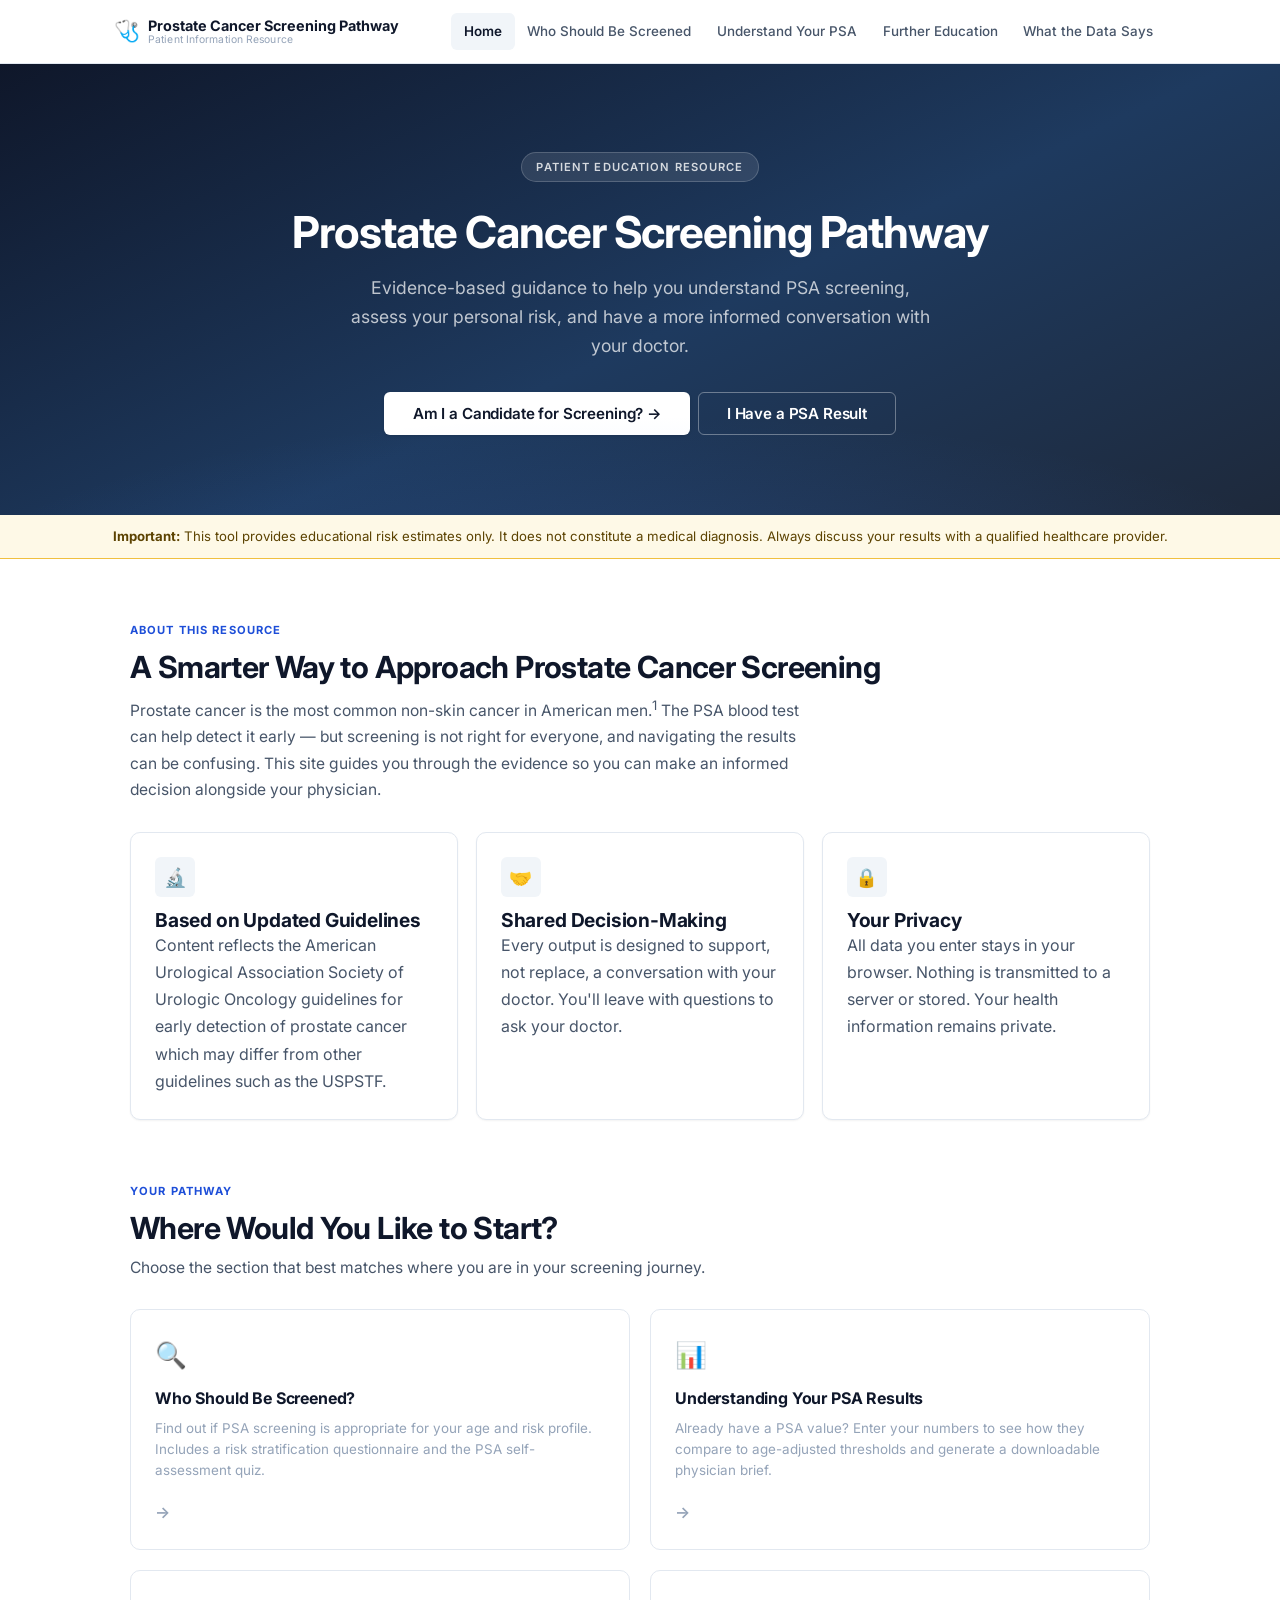
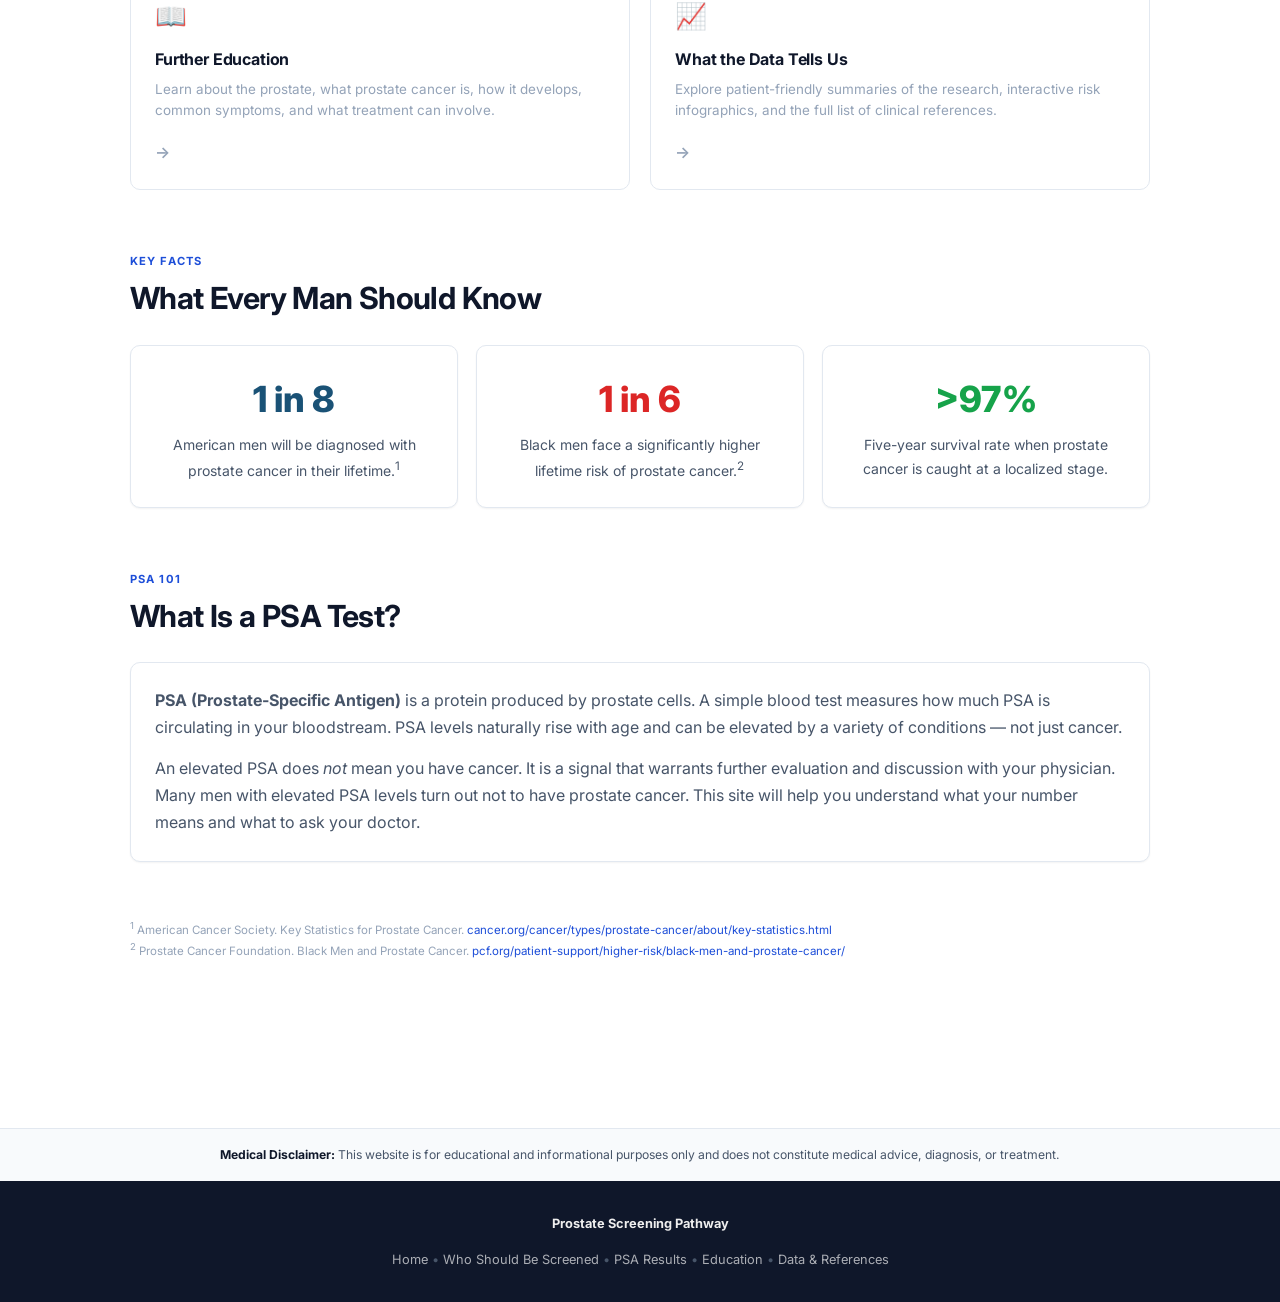
==== commit b2cc6fc3: "Update title and labels for cancer screening pathway" ====
--- a/index.html
+++ b/index.html
@@ -3,7 +3,7 @@
 <head>
   <meta charset="UTF-8" />
   <meta name="viewport" content="width=device-width, initial-scale=1.0" />
-  <title>Prostate Screening Pathway — Home</title>
+  <title>Prostate Cancer Screening Pathway — Home</title>
   <meta name="description" content="A patient-facing resource for understanding prostate cancer PSA screening, risk stratification, and shared decision-making with your physician." />
   <link rel="preconnect" href="https://fonts.googleapis.com" />
   <link rel="stylesheet" href="https://fonts.googleapis.com/css2?family=Inter:wght@400;500;600;700;800&display=swap" />
@@ -14,10 +14,10 @@
 <!-- =================== NAVIGATION =================== -->
 <nav class="site-nav" role="navigation" aria-label="Main navigation">
   <div class="nav-inner">
-    <div class="nav-logo" aria-label="Prostate Screening Pathway">
+    <div class="nav-logo" aria-label="Prostate Cancer Screening Pathway">
       <div class="nav-logo-icon" aria-hidden="true">🩺</div>
       <div class="nav-logo-text">
-        Prostate Screening Pathway
+        Prostate Cancer Screening Pathway
         <span class="nav-logo-sub">Patient Information Resource</span>
       </div>
     </div>
@@ -47,7 +47,7 @@
 <!-- =================== HERO =================== -->
 <header class="hero" role="banner">
   <div class="hero-badge">Patient Education Resource</div>
-  <h1>Prostate Screening Pathway</h1>
+  <h1>Prostate Cancer Screening Pathway</h1>
   <p>Evidence-based guidance to help you understand PSA screening, assess your personal risk, and have a more informed conversation with your doctor.</p>
   <div class="flex flex-wrap flex-center gap-1">
     <a href="screening.html" class="btn btn-white btn-lg">Am I a Candidate for Screening? →</a>
--- a/css/styles.css
+++ b/css/styles.css
@@ -592,8 +592,8 @@
 }
 
 .yn-btn:hover { border-color: var(--text); color: var(--text); background: var(--bg-subtle); }
-.yn-btn.selected-yes { background: var(--green); border-color: var(--green); color: #fff; }
-.yn-btn.selected-no { background: var(--primary); border-color: var(--primary); color: #fff; }
+.yn-btn.selected-yes { background: var(--red, #c0392b); border-color: var(--red, #c0392b); color: #fff; }
+.yn-btn.selected-no { background: var(--green); border-color: var(--green); color: #fff; }
 
 /* =====================================================
    STEP INDICATOR
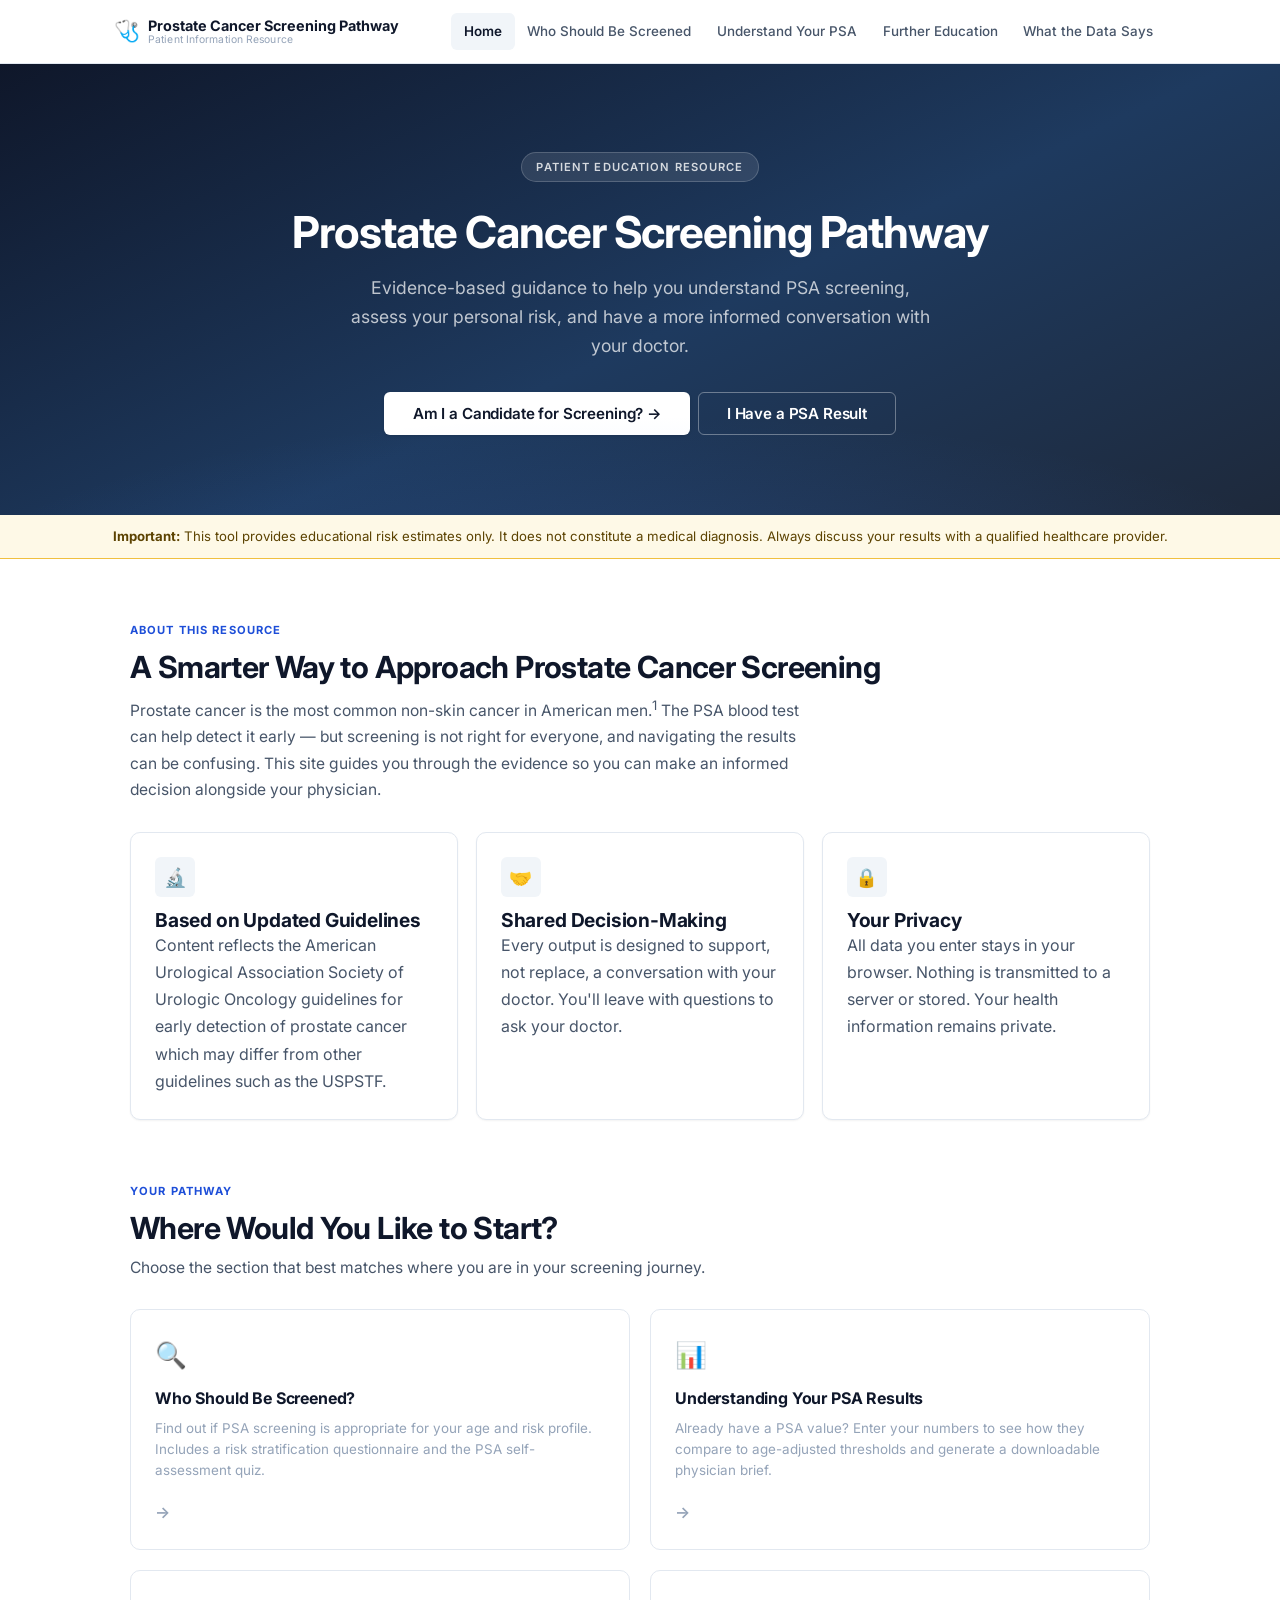
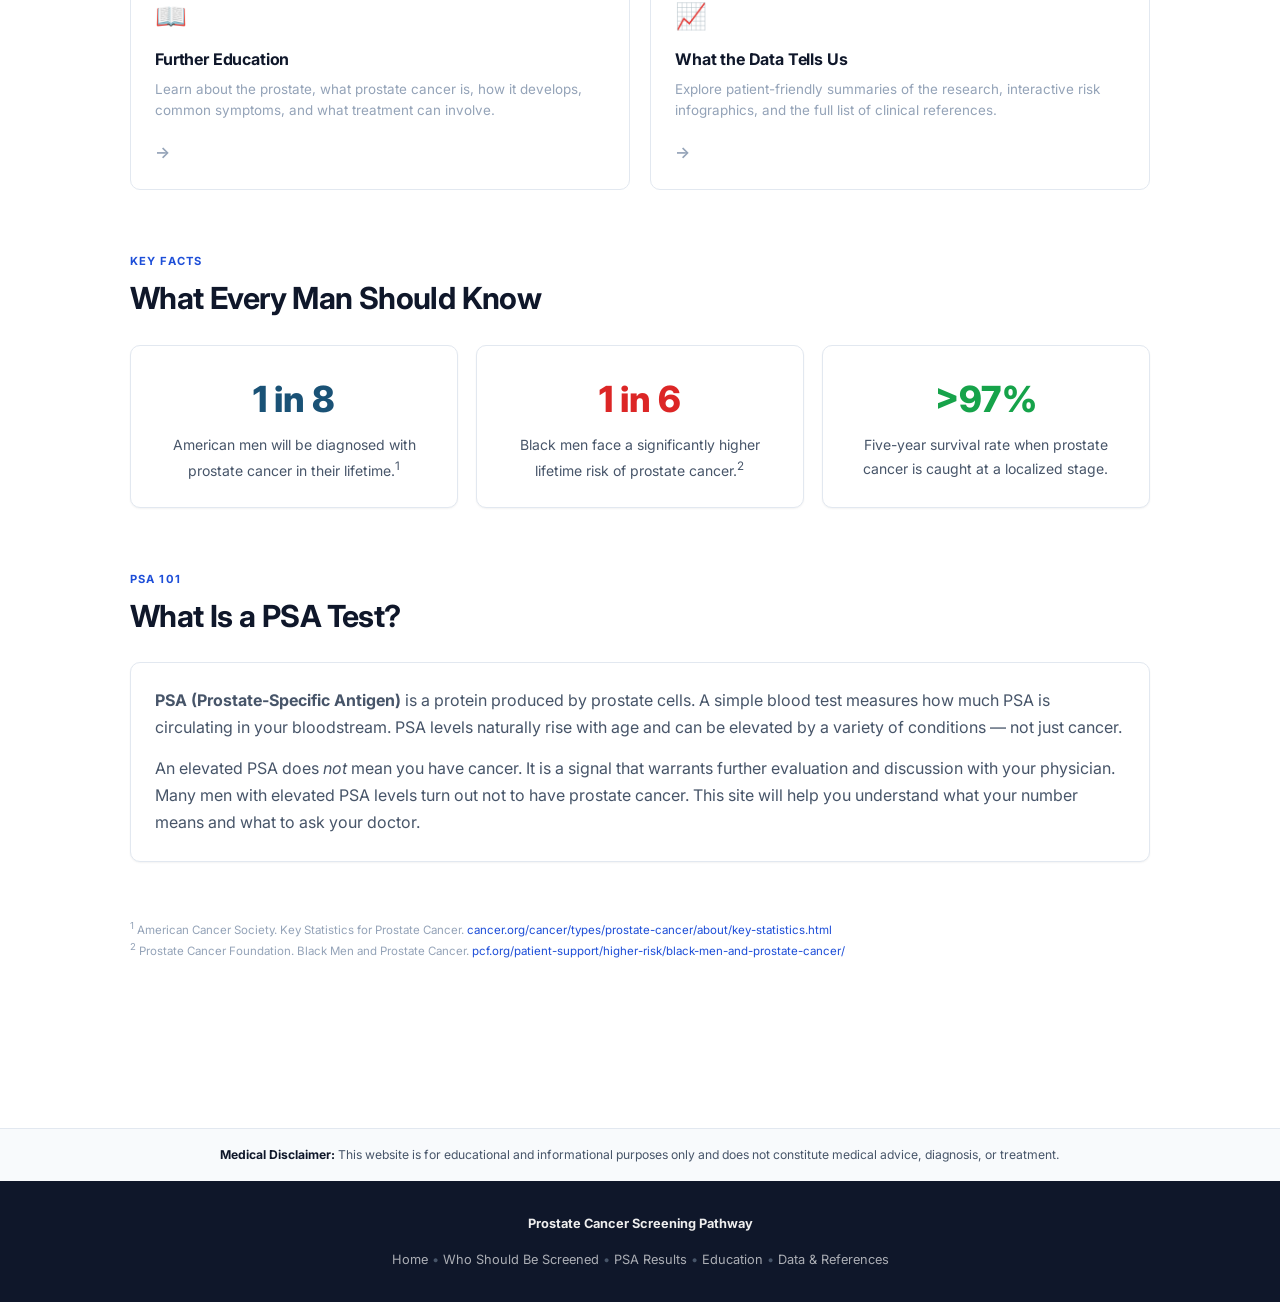
==== commit c0b60260: "Rename site title to Prostate Cancer Screening Pathway" ====
--- a/index.html
+++ b/index.html
@@ -183,7 +183,7 @@
 
 <!-- =================== FOOTER =================== -->
 <footer class="site-footer">
-  <p><strong style="color:#eee;">Prostate Screening Pathway</strong></p>
+  <p><strong style="color:#eee;">Prostate Cancer Screening Pathway</strong></p>
   <p style="margin-top:0.5rem;">
     <a href="index.html">Home</a> &bull;
     <a href="screening.html">Who Should Be Screened</a> &bull;
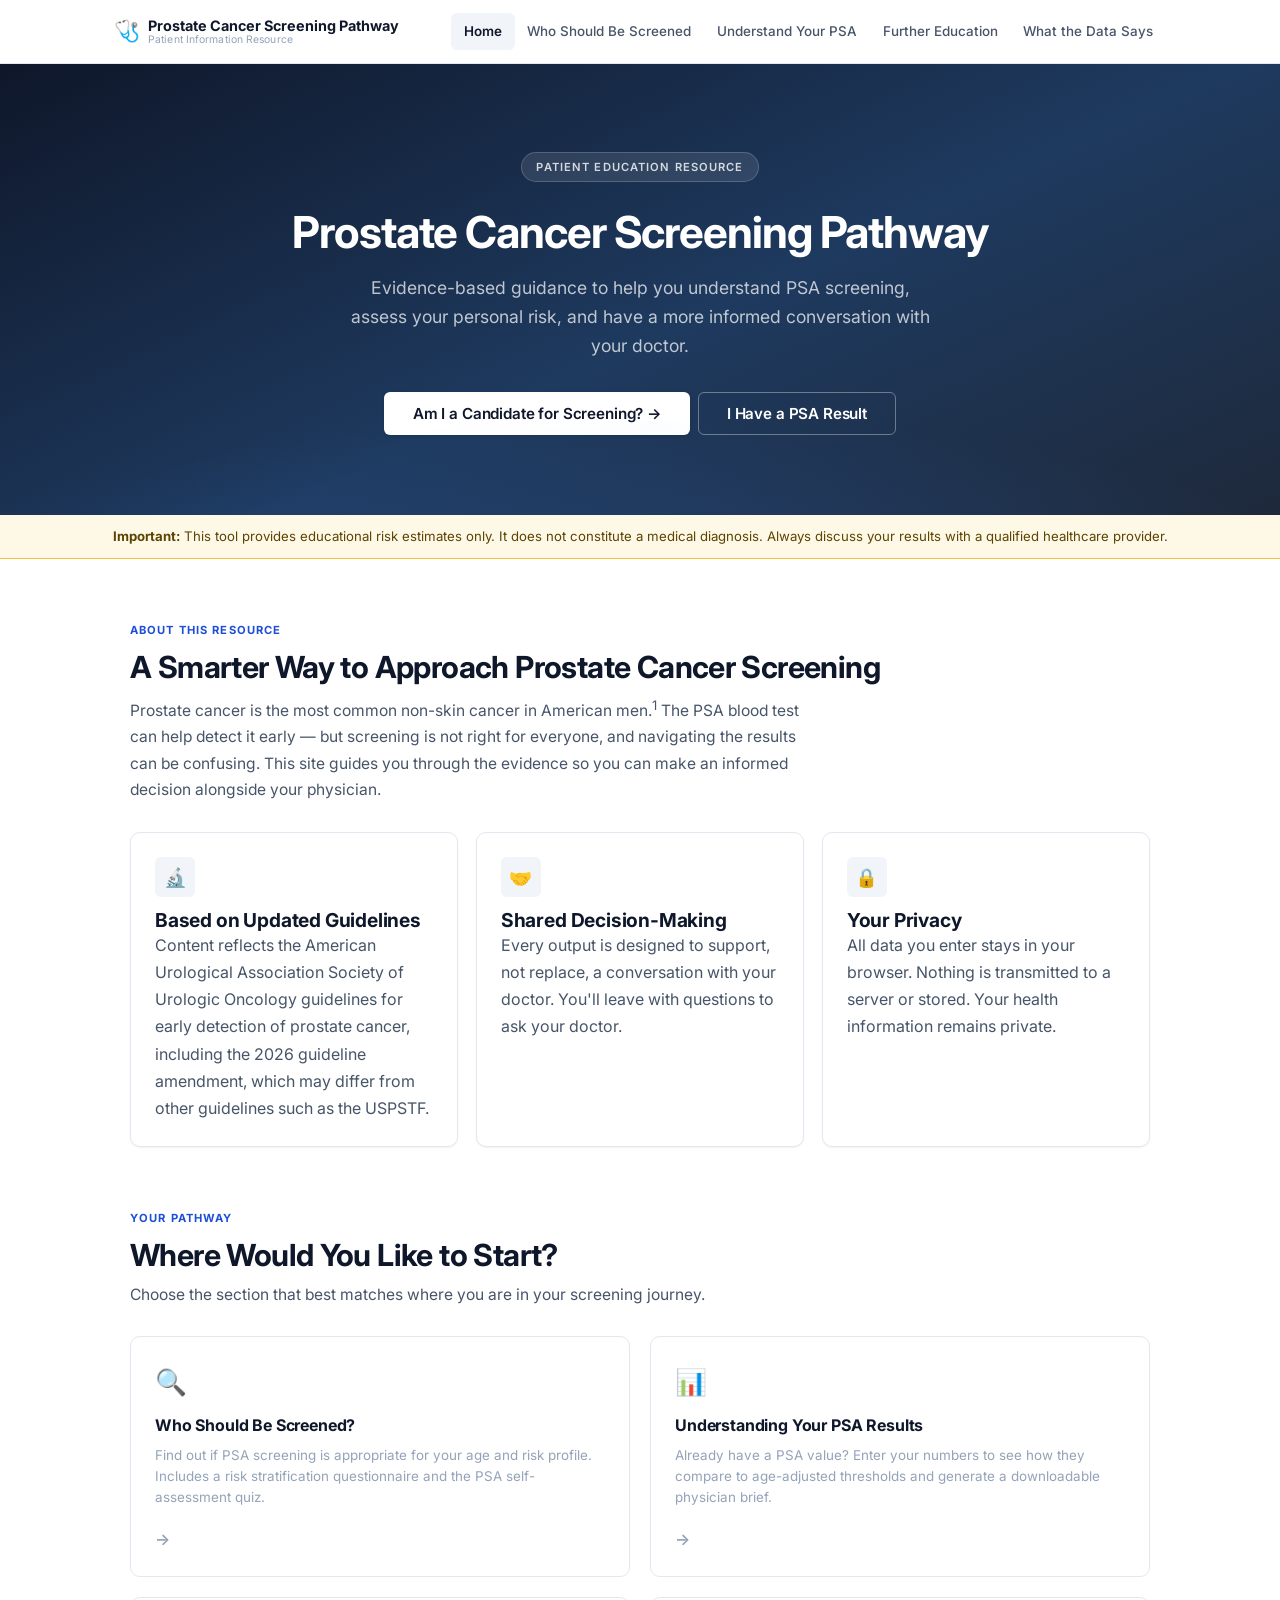
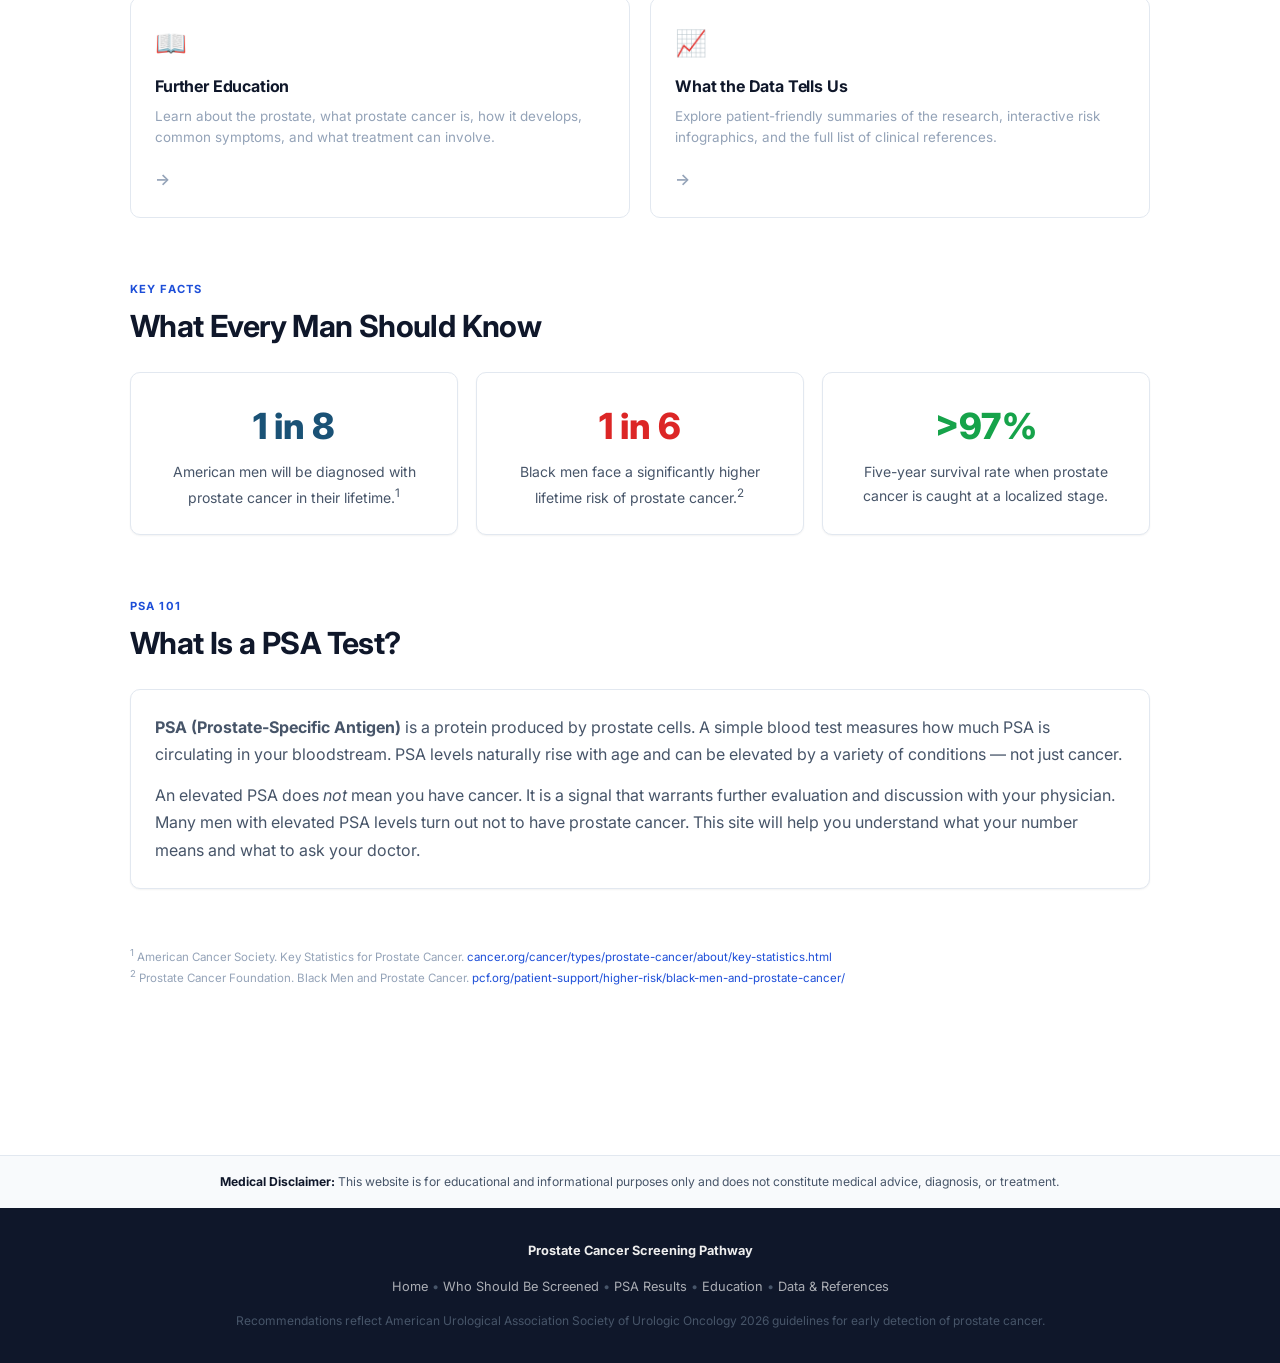
==== commit 5df9b610: "Update guideline content and fix UX issues across all pages - Add 2026 AUA/SUO guideline footer note" ====
--- a/index.html
+++ b/index.html
@@ -2,6 +2,7 @@
 <html lang="en">
 <head>
   <meta charset="UTF-8" />
+  <link rel="icon" type="image/svg+xml" href="favicon.svg" />
   <meta name="viewport" content="width=device-width, initial-scale=1.0" />
   <title>Prostate Cancer Screening Pathway — Home</title>
   <meta name="description" content="A patient-facing resource for understanding prostate cancer PSA screening, risk stratification, and shared decision-making with your physician." />
@@ -77,7 +78,7 @@
       <div class="card">
         <div class="card-icon">🔬</div>
         <h3 style="margin-top:0.75rem;">Based on Updated Guidelines</h3>
-        <p>Content reflects the American Urological Association Society of Urologic Oncology guidelines for early detection of prostate cancer which may differ from other guidelines such as the USPSTF.</p>
+        <p>Content reflects the American Urological Association Society of Urologic Oncology guidelines for early detection of prostate cancer, including the 2026 guideline amendment, which may differ from other guidelines such as the USPSTF.</p>
       </div>
       <div class="card">
         <div class="card-icon">🤝</div>
@@ -191,6 +192,7 @@
     <a href="education.html">Education</a> &bull;
     <a href="data.html">Data &amp; References</a>
   </p>
+  <p style="margin-top:0.75rem;font-size:0.75rem;">Recommendations reflect American Urological Association Society of Urologic Oncology 2026 guidelines for early detection of prostate cancer.</p>
 </footer>
 
 <script src="js/nav.js"></script>
--- a/css/styles.css
+++ b/css/styles.css
@@ -726,6 +726,7 @@
   padding: 1.25rem;
   border-radius: var(--radius-sm);
   display: none;
+  scroll-margin-top: calc(var(--nav-height) + 1rem);
 }
 
 .quiz-result.show { display: block; }
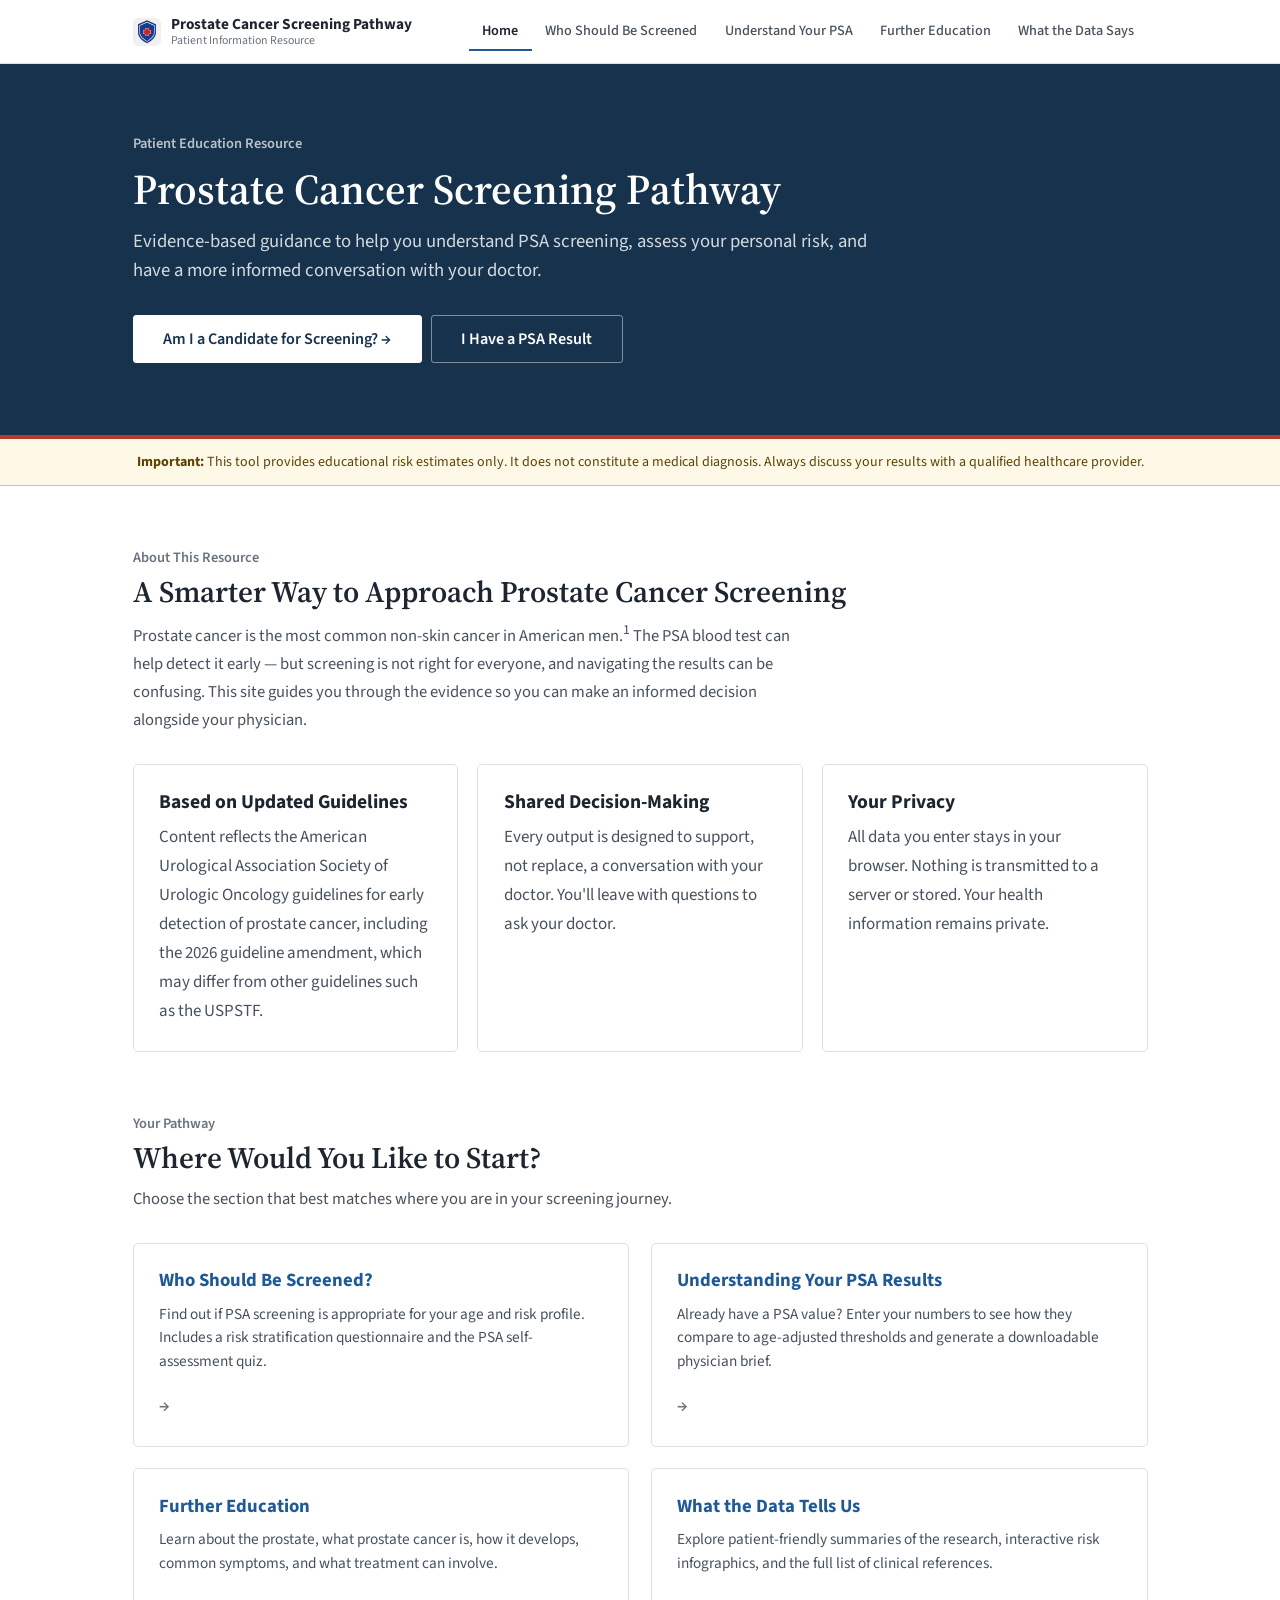
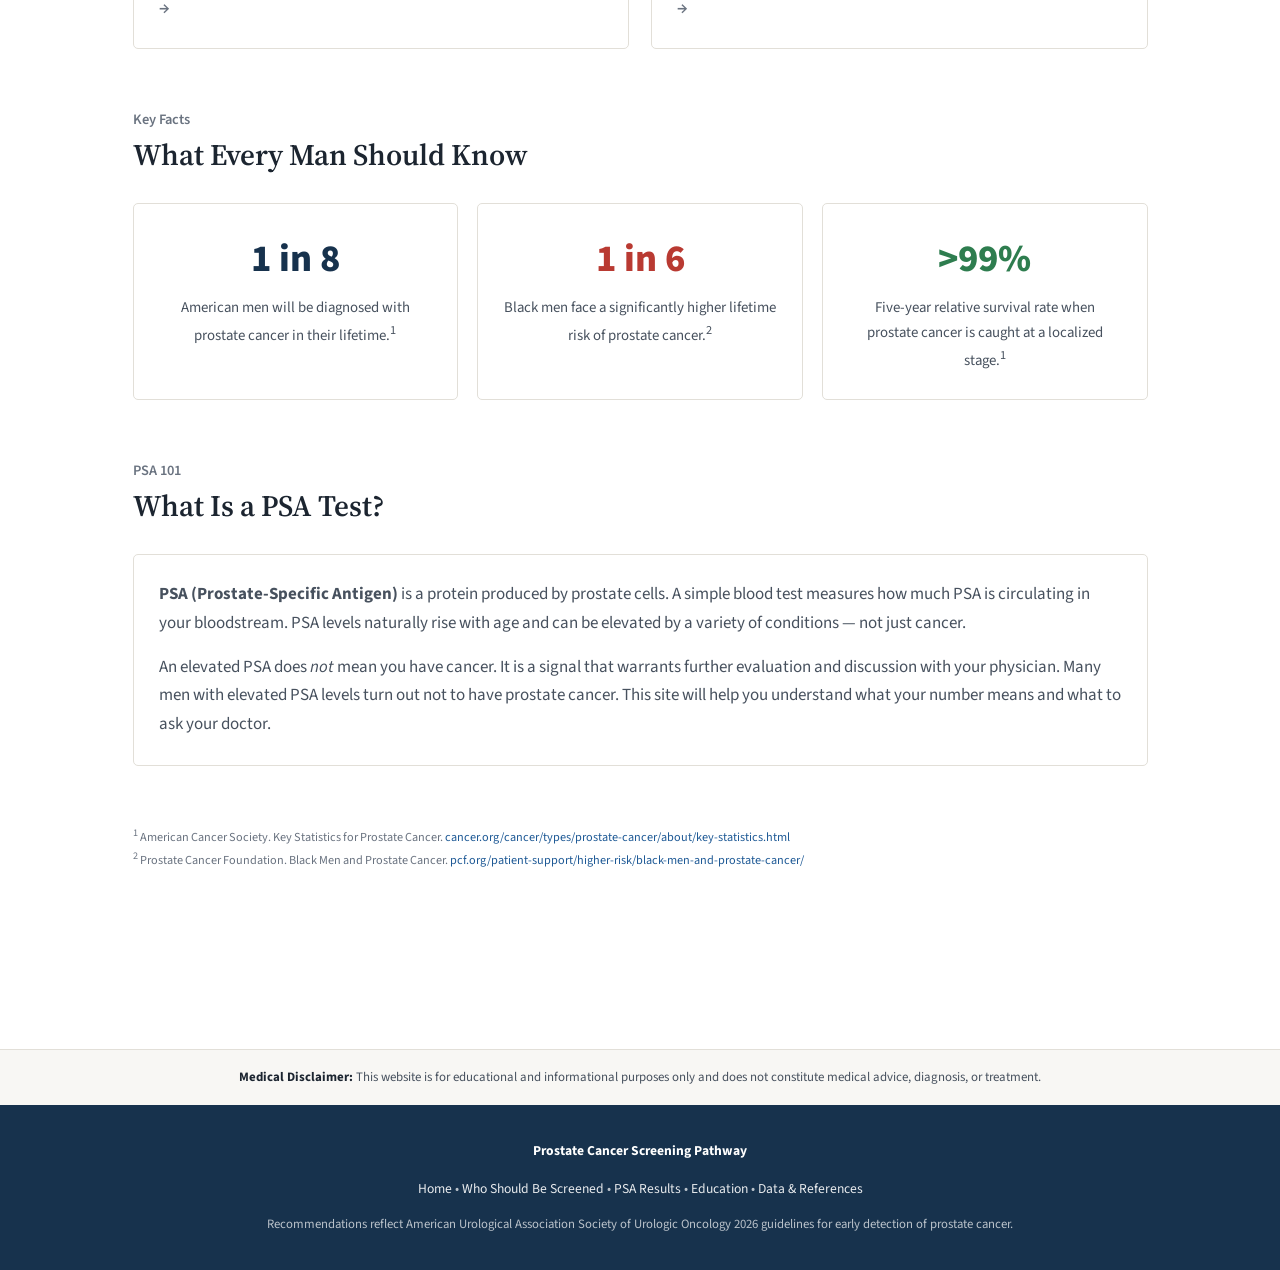
==== commit 9cfbf2a5: "Fix age 70+ screening advice, reorder PSA results, correct citations, refresh design - Screening que" ====
--- a/index.html
+++ b/index.html
@@ -7,7 +7,8 @@
   <title>Prostate Cancer Screening Pathway — Home</title>
   <meta name="description" content="A patient-facing resource for understanding prostate cancer PSA screening, risk stratification, and shared decision-making with your physician." />
   <link rel="preconnect" href="https://fonts.googleapis.com" />
-  <link rel="stylesheet" href="https://fonts.googleapis.com/css2?family=Inter:wght@400;500;600;700;800&display=swap" />
+  <link rel="preconnect" href="https://fonts.gstatic.com" crossorigin />
+  <link rel="stylesheet" href="https://fonts.googleapis.com/css2?family=Source+Sans+3:wght@400;500;600;700&amp;family=Source+Serif+4:wght@600;700&amp;display=swap" />
   <link rel="stylesheet" href="css/styles.css" />
 </head>
 <body>
@@ -15,13 +16,10 @@
 <!-- =================== NAVIGATION =================== -->
 <nav class="site-nav" role="navigation" aria-label="Main navigation">
   <div class="nav-inner">
-    <div class="nav-logo" aria-label="Prostate Cancer Screening Pathway">
-      <div class="nav-logo-icon" aria-hidden="true">🩺</div>
-      <div class="nav-logo-text">
-        Prostate Cancer Screening Pathway
-        <span class="nav-logo-sub">Patient Information Resource</span>
-      </div>
-    </div>
+    <a class="nav-logo" href="index.html" aria-label="Prostate Cancer Screening Pathway, home">
+      <img class="nav-logo-icon" src="favicon.svg" alt="" width="28" height="28" />
+      <span class="nav-logo-text">Prostate Cancer Screening Pathway<span class="nav-logo-sub">Patient Information Resource</span></span>
+    </a>
     <ul class="nav-links" role="list">
       <li><a href="index.html">Home</a></li>
       <li><a href="screening.html">Who Should Be Screened</a></li>
@@ -52,7 +50,7 @@
   <p>Evidence-based guidance to help you understand PSA screening, assess your personal risk, and have a more informed conversation with your doctor.</p>
   <div class="flex flex-wrap flex-center gap-1">
     <a href="screening.html" class="btn btn-white btn-lg">Am I a Candidate for Screening? →</a>
-    <a href="results.html" class="btn btn-lg" style="border:1.5px solid rgba(255,255,255,0.35);color:#fff;background:transparent;">I Have a PSA Result</a>
+    <a href="results.html" class="btn btn-ghost btn-lg">I Have a PSA Result</a>
   </div>
 </header>
 
@@ -76,18 +74,15 @@
 
     <div class="grid-3">
       <div class="card">
-        <div class="card-icon">🔬</div>
-        <h3 style="margin-top:0.75rem;">Based on Updated Guidelines</h3>
+        <h3 style="margin-bottom:0.5rem;">Based on Updated Guidelines</h3>
         <p>Content reflects the American Urological Association Society of Urologic Oncology guidelines for early detection of prostate cancer, including the 2026 guideline amendment, which may differ from other guidelines such as the USPSTF.</p>
       </div>
       <div class="card">
-        <div class="card-icon">🤝</div>
-        <h3 style="margin-top:0.75rem;">Shared Decision-Making</h3>
+        <h3 style="margin-bottom:0.5rem;">Shared Decision-Making</h3>
         <p>Every output is designed to support, not replace, a conversation with your doctor. You'll leave with questions to ask your doctor.</p>
       </div>
       <div class="card">
-        <div class="card-icon">🔒</div>
-        <h3 style="margin-top:0.75rem;">Your Privacy</h3>
+        <h3 style="margin-bottom:0.5rem;">Your Privacy</h3>
         <p>All data you enter stays in your browser. Nothing is transmitted to a server or stored. Your health information remains private.</p>
       </div>
     </div>
@@ -103,28 +98,24 @@
 
     <div class="grid-2">
       <a href="screening.html" class="nav-card">
-        <div class="nav-card-icon">🔍</div>
         <h3>Who Should Be Screened?</h3>
         <p>Find out if PSA screening is appropriate for your age and risk profile. Includes a risk stratification questionnaire and the PSA self-assessment quiz.</p>
         <div class="nav-card-arrow">→</div>
       </a>
 
       <a href="results.html" class="nav-card">
-        <div class="nav-card-icon">📊</div>
         <h3>Understanding Your PSA Results</h3>
         <p>Already have a PSA value? Enter your numbers to see how they compare to age-adjusted thresholds and generate a downloadable physician brief.</p>
         <div class="nav-card-arrow">→</div>
       </a>
 
       <a href="education.html" class="nav-card">
-        <div class="nav-card-icon">📖</div>
         <h3>Further Education</h3>
         <p>Learn about the prostate, what prostate cancer is, how it develops, common symptoms, and what treatment can involve.</p>
         <div class="nav-card-arrow">→</div>
       </a>
 
       <a href="data.html" class="nav-card">
-        <div class="nav-card-icon">📈</div>
         <h3>What the Data Tells Us</h3>
         <p>Explore patient-friendly summaries of the research, interactive risk infographics, and the full list of clinical references.</p>
         <div class="nav-card-arrow">→</div>
@@ -141,7 +132,7 @@
 
     <div class="grid-3">
       <div class="card text-center">
-        <div style="font-size:2.25rem;font-weight:800;color:#1a5276;margin-bottom:0.25rem;">1 in 8</div>
+        <div style="font-size:2.25rem;font-weight:800;color:var(--primary);margin-bottom:0.25rem;">1 in 8</div>
         <p style="font-size:0.875rem;">American men will be diagnosed with prostate cancer in their lifetime.<sup>1</sup></p>
       </div>
       <div class="card text-center">
@@ -149,8 +140,8 @@
         <p style="font-size:0.875rem;">Black men face a significantly higher lifetime risk of prostate cancer.<sup>2</sup></p>
       </div>
       <div class="card text-center">
-        <div style="font-size:2.25rem;font-weight:800;color:var(--green);margin-bottom:0.25rem;">&gt;97%</div>
-        <p style="font-size:0.875rem;">Five-year survival rate when prostate cancer is caught at a localized stage.</p>
+        <div style="font-size:2.25rem;font-weight:800;color:var(--green);margin-bottom:0.25rem;">&gt;99%</div>
+        <p style="font-size:0.875rem;">Five-year relative survival rate when prostate cancer is caught at a localized stage.<sup>1</sup></p>
       </div>
     </div>
   </section>
@@ -184,7 +175,7 @@
 
 <!-- =================== FOOTER =================== -->
 <footer class="site-footer">
-  <p><strong style="color:#eee;">Prostate Cancer Screening Pathway</strong></p>
+  <p><strong style="color:#fff;">Prostate Cancer Screening Pathway</strong></p>
   <p style="margin-top:0.5rem;">
     <a href="index.html">Home</a> &bull;
     <a href="screening.html">Who Should Be Screened</a> &bull;
--- a/css/styles.css
+++ b/css/styles.css
@@ -1,70 +1,75 @@
 /* =====================================================
-   Prostate Screening Pathway — Design System v2
+   Prostate Cancer Screening Pathway — Stylesheet
    ===================================================== */
 
 /* --- Design Tokens --- */
 :root {
-  --primary:        #0f172a;
-  --primary-mid:    #1e293b;
-  --accent:         #1d4ed8;
-  --accent-hover:   #1e40af;
-  --accent-light:   #eff6ff;
-  --green:          #16a34a;
-  --green-light:    #f0fdf4;
-  --yellow:         #d97706;
-  --yellow-light:   #fffbeb;
-  --red:            #dc2626;
-  --red-light:      #fef2f2;
-  --blue:           #1d4ed8;
-  --blue-light:     #eff6ff;
+  --primary:        #17324d;
+  --primary-mid:    #21476b;
+  --accent:         #1f5a96;
+  --accent-hover:   #18497b;
+  --accent-light:   #eef4fa;
+  --secondary:      #1f5a96;
+  --green:          #2e7d4f;
+  --green-light:    #eff7f1;
+  --yellow:         #a86a12;
+  --yellow-light:   #fdf8ea;
+  --red:            #b93a32;
+  --red-light:      #fcf1f0;
+  --blue:           #1f5a96;
+  --blue-light:     #eef4fa;
   --bg:             #ffffff;
-  --bg-subtle:      #f8fafc;
-  --bg-muted:       #f1f5f9;
+  --bg-subtle:      #f8f7f4;
+  --bg-muted:       #f0eee9;
   --card:           #ffffff;
-  --text:           #0f172a;
-  --text-mid:       #475569;
-  --text-light:     #94a3b8;
-  --border:         #e2e8f0;
-  --border-mid:     #cbd5e1;
-  --radius-sm:      6px;
-  --radius:         10px;
-  --radius-lg:      16px;
-  --shadow-xs:      0 1px 2px rgba(0,0,0,0.05);
-  --shadow-sm:      0 1px 3px rgba(0,0,0,0.07), 0 1px 2px rgba(0,0,0,0.04);
-  --shadow:         0 4px 6px -1px rgba(0,0,0,0.07), 0 2px 4px -2px rgba(0,0,0,0.04);
-  --shadow-md:      0 8px 16px -4px rgba(0,0,0,0.08), 0 3px 6px -3px rgba(0,0,0,0.04);
-  --shadow-lg:      0 16px 32px -8px rgba(0,0,0,0.10), 0 6px 12px -6px rgba(0,0,0,0.05);
+  --text:           #1c2530;
+  --text-mid:       #47515e;
+  --text-light:     #6a7380;
+  --border:         #e2dfd8;
+  --border-mid:     #c8c4ba;
+  --radius-sm:      3px;
+  --radius:         5px;
+  --radius-lg:      8px;
+  --shadow-xs:      0 1px 2px rgba(0,0,0,0.04);
+  --shadow-sm:      0 1px 3px rgba(0,0,0,0.08);
+  --shadow:         0 2px 6px rgba(0,0,0,0.08);
+  --shadow-md:      0 4px 12px rgba(0,0,0,0.08);
+  --shadow-lg:      0 10px 24px rgba(0,0,0,0.10);
   --nav-height:     64px;
   --max-width:      1100px;
-  --transition:     0.15s cubic-bezier(0.4, 0, 0.2, 1);
+  --gutter:         1.5rem;
+  --transition:     0.15s ease;
+  --font-body:      'Source Sans 3', 'Segoe UI', -apple-system, BlinkMacSystemFont, 'Helvetica Neue', Arial, sans-serif;
+  --font-head:      'Source Serif 4', Georgia, 'Times New Roman', serif;
 }
 
 /* --- Reset --- */
 *, *::before, *::after { box-sizing: border-box; margin: 0; padding: 0; }
-html { scroll-behavior: smooth; font-size: 16px; -webkit-font-smoothing: antialiased; }
+html { scroll-behavior: smooth; font-size: 17px; -webkit-font-smoothing: antialiased; scroll-padding-top: calc(var(--nav-height) + 1rem); }
 
 body {
-  font-family: 'Inter', -apple-system, BlinkMacSystemFont, 'Segoe UI', system-ui, sans-serif;
+  font-family: var(--font-body);
   background: var(--bg);
   color: var(--text);
-  line-height: 1.65;
+  line-height: 1.6;
   min-height: 100vh;
 }
 
 img { max-width: 100%; height: auto; display: block; }
 a { color: var(--accent); text-decoration: none; }
 a:hover { text-decoration: underline; }
+:focus-visible { outline: 2px solid var(--accent); outline-offset: 2px; }
 
 /* --- Typography --- */
 h1, h2, h3, h4, h5 {
   font-weight: 700;
-  line-height: 1.2;
-  color: var(--text);
-  letter-spacing: -0.01em;
-}
-h1 { font-size: clamp(1.75rem, 5vw, 2.75rem); letter-spacing: -0.025em; }
-h2 { font-size: clamp(1.3rem, 3.2vw, 1.9rem); letter-spacing: -0.02em; }
-h3 { font-size: clamp(1.05rem, 2.2vw, 1.2rem); }
+  line-height: 1.25;
+  color: var(--text);
+}
+h1, h2 { font-family: var(--font-head); font-weight: 600; }
+h1 { font-size: clamp(1.75rem, 4.5vw, 2.5rem); line-height: 1.15; }
+h2 { font-size: clamp(1.3rem, 3vw, 1.75rem); }
+h3 { font-size: clamp(1.05rem, 2.2vw, 1.15rem); }
 h4 { font-size: 0.95rem; }
 p { margin-bottom: 0.85rem; color: var(--text-mid); line-height: 1.7; }
 p:last-child { margin-bottom: 0; }
@@ -76,9 +81,7 @@
   position: sticky;
   top: 0;
   z-index: 100;
-  background: rgba(255, 255, 255, 0.95);
-  backdrop-filter: blur(12px);
-  -webkit-backdrop-filter: blur(12px);
+  background: #fff;
   border-bottom: 1px solid var(--border);
   height: var(--nav-height);
   display: flex;
@@ -88,7 +91,7 @@
 .nav-inner {
   max-width: var(--max-width);
   margin: 0 auto;
-  padding: 0 1.5rem;
+  padding: 0 var(--gutter);
   display: flex;
   align-items: center;
   justify-content: space-between;
@@ -99,15 +102,16 @@
 .nav-logo {
   display: flex;
   align-items: center;
-  gap: 0.5rem;
+  gap: 0.6rem;
   text-decoration: none;
   flex-shrink: 0;
-  cursor: default;
-}
+}
+.nav-logo:hover { text-decoration: none; }
 
 .nav-logo-icon {
-  font-size: 1.3rem;
-  line-height: 1;
+  width: 28px;
+  height: 28px;
+  flex-shrink: 0;
 }
 
 .nav-logo-text {
@@ -118,11 +122,10 @@
 }
 
 .nav-logo-sub {
-  font-size: 0.65rem;
+  font-size: 0.7rem;
   color: var(--text-light);
   font-weight: 400;
   display: block;
-  letter-spacing: 0.01em;
 }
 
 .nav-links {
@@ -152,13 +155,15 @@
 
 .nav-links a.active {
   color: var(--text);
-  background: var(--bg-muted);
+  background: none;
   font-weight: 600;
+  box-shadow: inset 0 -2px 0 var(--accent);
+  border-radius: 0;
 }
 
 .nav-hamburger {
   background: none;
-  border: 1.5px solid var(--border);
+  border: 1px solid var(--border-mid);
   border-radius: var(--radius-sm);
   color: var(--text);
   width: 38px;
@@ -221,7 +226,7 @@
   color: var(--text);
 }
 
-@media (min-width: 800px) {
+@media (min-width: 960px) {
   .nav-links { display: flex; }
   .nav-hamburger { display: none; }
 }
@@ -232,7 +237,7 @@
 .page-wrap {
   max-width: var(--max-width);
   margin: 0 auto;
-  padding: 2.5rem 1.5rem 5rem;
+  padding: 2.5rem var(--gutter) 5rem;
 }
 
 .section { margin-bottom: 3rem; }
@@ -267,10 +272,8 @@
 .card {
   background: var(--card);
   border-radius: var(--radius);
-  box-shadow: var(--shadow-xs);
   padding: 1.5rem;
   border: 1px solid var(--border);
-  transition: box-shadow var(--transition), border-color var(--transition);
 }
 
 .card-header {
@@ -298,52 +301,40 @@
    HERO
    ===================================================== */
 .hero {
-  background: linear-gradient(155deg, #0f172a 0%, #1e3a5f 55%, #1e293b 100%);
+  background: var(--primary);
   color: #fff;
-  padding: 4rem 1.5rem 4.5rem;
-  text-align: center;
-  position: relative;
-  overflow: hidden;
-}
-
-.hero::before {
-  content: '';
-  position: absolute;
-  inset: 0;
-  background: radial-gradient(ellipse 80% 60% at 50% 120%, rgba(59, 130, 246, 0.18) 0%, transparent 70%);
-  pointer-events: none;
-}
+  padding-top: 3.25rem;
+  padding-bottom: 3.5rem;
+  padding-left: max(var(--gutter), calc((100% - var(--max-width)) / 2 + var(--gutter)));
+  padding-right: max(var(--gutter), calc((100% - var(--max-width)) / 2 + var(--gutter)));
+  border-bottom: 4px solid #b93a32;
+}
+
+.hero-sub { padding-top: 2.25rem; padding-bottom: 2.5rem; }
 
 .hero h1 {
   color: #fff;
-  margin-bottom: 0.875rem;
-  position: relative;
+  margin-bottom: 0.75rem;
+  max-width: 22em;
 }
 
 .hero p {
-  color: rgba(255,255,255,0.72);
+  color: rgba(255,255,255,0.82);
   font-size: 1.1rem;
-  max-width: 580px;
-  margin: 0 auto 2rem;
-  line-height: 1.65;
-  position: relative;
-}
+  max-width: 40em;
+  margin: 0 0 1.75rem;
+  line-height: 1.55;
+}
+
+.hero-sub p { margin-bottom: 0; }
+
+.hero .flex-center { justify-content: flex-start; }
 
 .hero-badge {
-  display: inline-flex;
-  align-items: center;
-  gap: 0.4rem;
-  background: rgba(255,255,255,0.1);
-  border: 1px solid rgba(255,255,255,0.18);
-  color: rgba(255,255,255,0.8);
-  font-size: 0.7rem;
+  color: rgba(255,255,255,0.7);
+  font-size: 0.85rem;
   font-weight: 600;
-  letter-spacing: 0.1em;
-  padding: 0.3rem 0.9rem;
-  border-radius: 100px;
-  margin-bottom: 1.5rem;
-  text-transform: uppercase;
-  position: relative;
+  margin-bottom: 0.6rem;
 }
 
 /* =====================================================
@@ -358,24 +349,22 @@
   font-weight: 600;
   padding: 0.6rem 1.25rem;
   border-radius: var(--radius-sm);
-  border: 1.5px solid transparent;
+  border: 1px solid transparent;
   cursor: pointer;
   text-decoration: none;
-  transition: background var(--transition), border-color var(--transition), box-shadow var(--transition), transform var(--transition);
-  line-height: 1;
-  letter-spacing: -0.01em;
-}
-
-.btn:hover { text-decoration: none; transform: translateY(-1px); }
-.btn:active { transform: translateY(0); }
+  transition: background var(--transition), border-color var(--transition);
+  line-height: 1.2;
+  font-family: inherit;
+}
+
+.btn:hover { text-decoration: none; }
 
 .btn-primary {
   background: var(--primary);
   color: #fff;
   border-color: var(--primary);
-  box-shadow: 0 1px 2px rgba(0,0,0,0.15);
-}
-.btn-primary:hover { background: var(--primary-mid); border-color: var(--primary-mid); color: #fff; box-shadow: var(--shadow-sm); }
+}
+.btn-primary:hover { background: var(--primary-mid); border-color: var(--primary-mid); color: #fff; }
 
 .btn-outline {
   background: transparent;
@@ -387,17 +376,19 @@
 .btn-white {
   background: #fff;
   color: var(--primary);
-  border-color: rgba(255,255,255,0.5);
-  box-shadow: 0 1px 3px rgba(0,0,0,0.12);
-}
-.btn-white:hover { background: #f8fafc; color: var(--primary); box-shadow: var(--shadow-sm); }
+  border-color: #fff;
+}
+.btn-white:hover { background: var(--bg-muted); color: var(--primary); }
+
+.btn-ghost { background: transparent; color: #fff; border-color: rgba(255,255,255,0.45); }
+.btn-ghost:hover { background: rgba(255,255,255,0.1); color: #fff; }
 
 .btn-green {
   background: var(--green);
   color: #fff;
   border-color: var(--green);
 }
-.btn-green:hover { background: #15803d; border-color: #15803d; color: #fff; }
+.btn-green:hover { background: #256640; border-color: #256640; color: #fff; }
 
 .btn-lg { padding: 0.8rem 1.75rem; font-size: 0.95rem; border-radius: var(--radius-sm); }
 
@@ -412,13 +403,11 @@
 .section-title p { font-size: 0.975rem; color: var(--text-mid); max-width: 680px; }
 
 .section-title .tag {
-  display: inline-block;
-  color: var(--accent);
-  font-size: 0.7rem;
-  font-weight: 700;
-  letter-spacing: 0.1em;
-  text-transform: uppercase;
-  margin-bottom: 0.6rem;
+  display: block;
+  color: var(--text-light);
+  font-size: 0.85rem;
+  font-weight: 600;
+  margin-bottom: 0.25rem;
 }
 
 /* =====================================================
@@ -436,27 +425,27 @@
 .alert p + p { margin-top: 0.4rem; }
 
 .alert-info {
-  background: #f0f7ff;
-  border-color: #3b82f6;
-  color: #1e40af;
+  background: var(--accent-light);
+  border-color: var(--accent);
+  color: #1b3f66;
 }
 
 .alert-warning {
   background: var(--yellow-light);
   border-color: var(--yellow);
-  color: #92400e;
+  color: #6f4508;
 }
 
 .alert-danger {
   background: var(--red-light);
   border-color: var(--red);
-  color: #991b1b;
+  color: #8a2620;
 }
 
 .alert-success {
   background: var(--green-light);
   border-color: var(--green);
-  color: #14532d;
+  color: #1f5a38;
 }
 
 .alert-title {
@@ -481,14 +470,13 @@
 }
 
 th {
-  background: var(--primary);
-  color: #fff;
-  font-weight: 600;
-  padding: 0.75rem 1rem;
+  background: var(--bg-muted);
+  color: var(--text);
+  font-weight: 700;
+  padding: 0.7rem 1rem;
   text-align: left;
-  font-size: 0.78rem;
-  letter-spacing: 0.04em;
-  text-transform: uppercase;
+  font-size: 0.85rem;
+  border-bottom: 2px solid var(--border-mid);
 }
 
 td {
@@ -501,7 +489,6 @@
 
 tr:last-child td { border-bottom: none; }
 tr:nth-child(even) td { background: var(--bg-subtle); }
-tr:hover td { background: #f8fafc; }
 
 /* =====================================================
    FORMS
@@ -528,9 +515,9 @@
 .form-select {
   width: 100%;
   padding: 0.65rem 0.9rem;
-  border: 1.5px solid var(--border);
-  border-radius: var(--radius-sm);
-  font-size: 0.875rem;
+  border: 1px solid var(--border-mid);
+  border-radius: var(--radius-sm);
+  font-size: 0.95rem;
   color: var(--text);
   background: #fff;
   transition: border-color var(--transition), box-shadow var(--transition);
@@ -543,11 +530,11 @@
 .form-select:focus {
   outline: none;
   border-color: var(--accent);
-  box-shadow: 0 0 0 3px rgba(29, 78, 216, 0.1);
+  box-shadow: 0 0 0 3px rgba(31, 90, 150, 0.15);
 }
 
 .form-select {
-  background-image: url("data:image/svg+xml,%3Csvg xmlns='http://www.w3.org/2000/svg' width='12' height='8' viewBox='0 0 12 8'%3E%3Cpath d='M1 1l5 5 5-5' stroke='%2394a3b8' stroke-width='1.5' fill='none' stroke-linecap='round' stroke-linejoin='round'/%3E%3C/svg%3E");
+  background-image: url("data:image/svg+xml,%3Csvg xmlns='http://www.w3.org/2000/svg' width='12' height='8' viewBox='0 0 12 8'%3E%3Cpath d='M1 1l5 5 5-5' stroke='%236a7380' stroke-width='1.5' fill='none' stroke-linecap='round' stroke-linejoin='round'/%3E%3C/svg%3E");
   background-repeat: no-repeat;
   background-position: right 0.9rem center;
   padding-right: 2.5rem;
@@ -580,7 +567,7 @@
 
 .yn-btn {
   padding: 0.45rem 1.1rem;
-  border: 1.5px solid var(--border);
+  border: 1px solid var(--border-mid);
   border-radius: var(--radius-sm);
   background: #fff;
   font-size: 0.84rem;
@@ -592,8 +579,8 @@
 }
 
 .yn-btn:hover { border-color: var(--text); color: var(--text); background: var(--bg-subtle); }
-.yn-btn.selected-yes { background: var(--red, #c0392b); border-color: var(--red, #c0392b); color: #fff; }
-.yn-btn.selected-no { background: var(--green); border-color: var(--green); color: #fff; }
+.yn-btn.selected-yes,
+.yn-btn.selected-no { background: var(--primary); border-color: var(--primary); color: #fff; }
 
 /* =====================================================
    STEP INDICATOR
@@ -673,17 +660,17 @@
   align-items: center;
   gap: 0.35rem;
   padding: 0.2rem 0.65rem;
-  border-radius: 100px;
-  font-size: 0.72rem;
+  border-radius: var(--radius-sm);
+  font-size: 0.78rem;
   font-weight: 700;
-  text-transform: uppercase;
-  letter-spacing: 0.06em;
 }
 
 .risk-chip.green { background: var(--green-light); color: var(--green); }
 .risk-chip.yellow { background: var(--yellow-light); color: var(--yellow); }
 .risk-chip.red { background: var(--red-light); color: var(--red); }
-.risk-chip.orange { background: #fff7ed; color: #c2410c; }
+.risk-chip.orange { background: #fdf1e3; color: #a04a0a; }
+
+.tier-dot { display: inline-block; width: 14px; height: 14px; border-radius: 50%; flex-shrink: 0; }
 
 /* =====================================================
    QUIZ
@@ -754,7 +741,6 @@
   transition: box-shadow var(--transition);
 }
 
-.accordion-item:hover { box-shadow: var(--shadow-xs); }
 
 .accordion-btn {
   width: 100%;
@@ -805,19 +791,18 @@
   display: flex;
   flex-direction: column;
   gap: 0.4rem;
-  transition: border-color var(--transition), box-shadow var(--transition), transform var(--transition);
+  transition: border-color var(--transition), background var(--transition);
 }
 
 .nav-card:hover {
-  border-color: var(--border-mid);
-  box-shadow: var(--shadow-md);
-  transform: translateY(-2px);
+  border-color: var(--accent);
+  background: var(--bg-subtle);
   text-decoration: none;
 }
 
 .nav-card-icon { font-size: 1.6rem; margin-bottom: 0.4rem; }
-.nav-card h3 { color: var(--text); font-size: 1rem; margin-bottom: 0.2rem; }
-.nav-card p { font-size: 0.84rem; color: var(--text-light); margin: 0; line-height: 1.55; }
+.nav-card h3 { color: var(--accent); font-size: 1.1rem; margin-bottom: 0.2rem; }
+.nav-card p { font-size: 0.9rem; color: var(--text-mid); margin: 0; line-height: 1.55; }
 
 .nav-card-arrow {
   margin-top: auto;
@@ -828,7 +813,7 @@
   transition: color var(--transition);
 }
 
-.nav-card:hover .nav-card-arrow { color: var(--text); }
+.nav-card:hover .nav-card-arrow { color: var(--accent); }
 
 /* =====================================================
    PROGRESS BAR
@@ -864,13 +849,14 @@
 
 .site-footer {
   background: var(--primary);
-  color: rgba(255,255,255,0.45);
+  color: rgba(255,255,255,0.7);
   font-size: 0.8rem;
   padding: 2rem 1.5rem;
   text-align: center;
 }
 
-.site-footer a { color: rgba(255,255,255,0.65); transition: color var(--transition); }
+.site-footer p { color: inherit; }
+.site-footer a { color: rgba(255,255,255,0.9); transition: color var(--transition); }
 .site-footer a:hover { color: #fff; text-decoration: none; }
 
 /* =====================================================
@@ -909,13 +895,16 @@
    RESPONSIVE
    ===================================================== */
 @media (min-width: 768px) {
-  .page-wrap { padding: 3rem 2rem 5.5rem; }
-  .hero { padding: 5.5rem 2rem 5rem; }
+  :root { --gutter: 2rem; }
+  .page-wrap { padding: 3rem var(--gutter) 5.5rem; }
+  .hero { padding-top: 4rem; padding-bottom: 4.25rem; }
+  .hero-sub { padding-top: 2.75rem; padding-bottom: 3rem; }
   .section { margin-bottom: 3.5rem; }
 }
 
 @media (min-width: 1024px) {
-  .page-wrap { padding: 3.5rem 2.5rem 7rem; }
+  :root { --gutter: 2.5rem; }
+  .page-wrap { padding: 3.5rem var(--gutter) 7rem; }
 }
 
 /* Wide screens — widen content so it doesn't float in the center of a 1920px display */
@@ -923,7 +912,6 @@
   :root {
     --max-width: 1240px;
   }
-  .hero p { max-width: 700px; }
 }
 
 @media (min-width: 1800px) {
@@ -936,34 +924,26 @@
 @media (max-width: 639px) {
 
   /* Nav: hide subtitle on small screens to avoid crowding */
+  :root { --gutter: 1rem; }
   .nav-logo-sub { display: none; }
-  .nav-inner { padding: 0 1rem; }
 
   /* Hero: tighter padding, smaller subtitle */
-  .hero {
-    padding: 2.75rem 1.25rem 3rem;
-  }
+  .hero { padding-top: 2.25rem; padding-bottom: 2.5rem; }
+  .hero-sub { padding-top: 1.75rem; padding-bottom: 2rem; }
 
   .hero p {
-    font-size: 0.925rem;
-    line-height: 1.6;
+    font-size: 1rem;
     margin-bottom: 1.5rem;
   }
 
-  .hero-badge {
-    font-size: 0.65rem;
-    padding: 0.25rem 0.75rem;
-    margin-bottom: 1.1rem;
-  }
+  .hero-sub p { margin-bottom: 0; }
 
   /* Hero CTA buttons: stack full-width */
   .hero .flex-wrap {
     flex-direction: column;
     align-items: stretch;
     width: 100%;
-    max-width: 320px;
-    margin-left: auto;
-    margin-right: auto;
+    max-width: 360px;
   }
 
   .hero .btn {
@@ -973,7 +953,7 @@
   }
 
   /* Page content: tighter side padding */
-  .page-wrap { padding: 1.75rem 1rem 4rem; }
+  .page-wrap { padding: 1.75rem var(--gutter) 4rem; }
 
   /* Cards: less padding on mobile */
   .card { padding: 1.1rem 1.15rem; }
